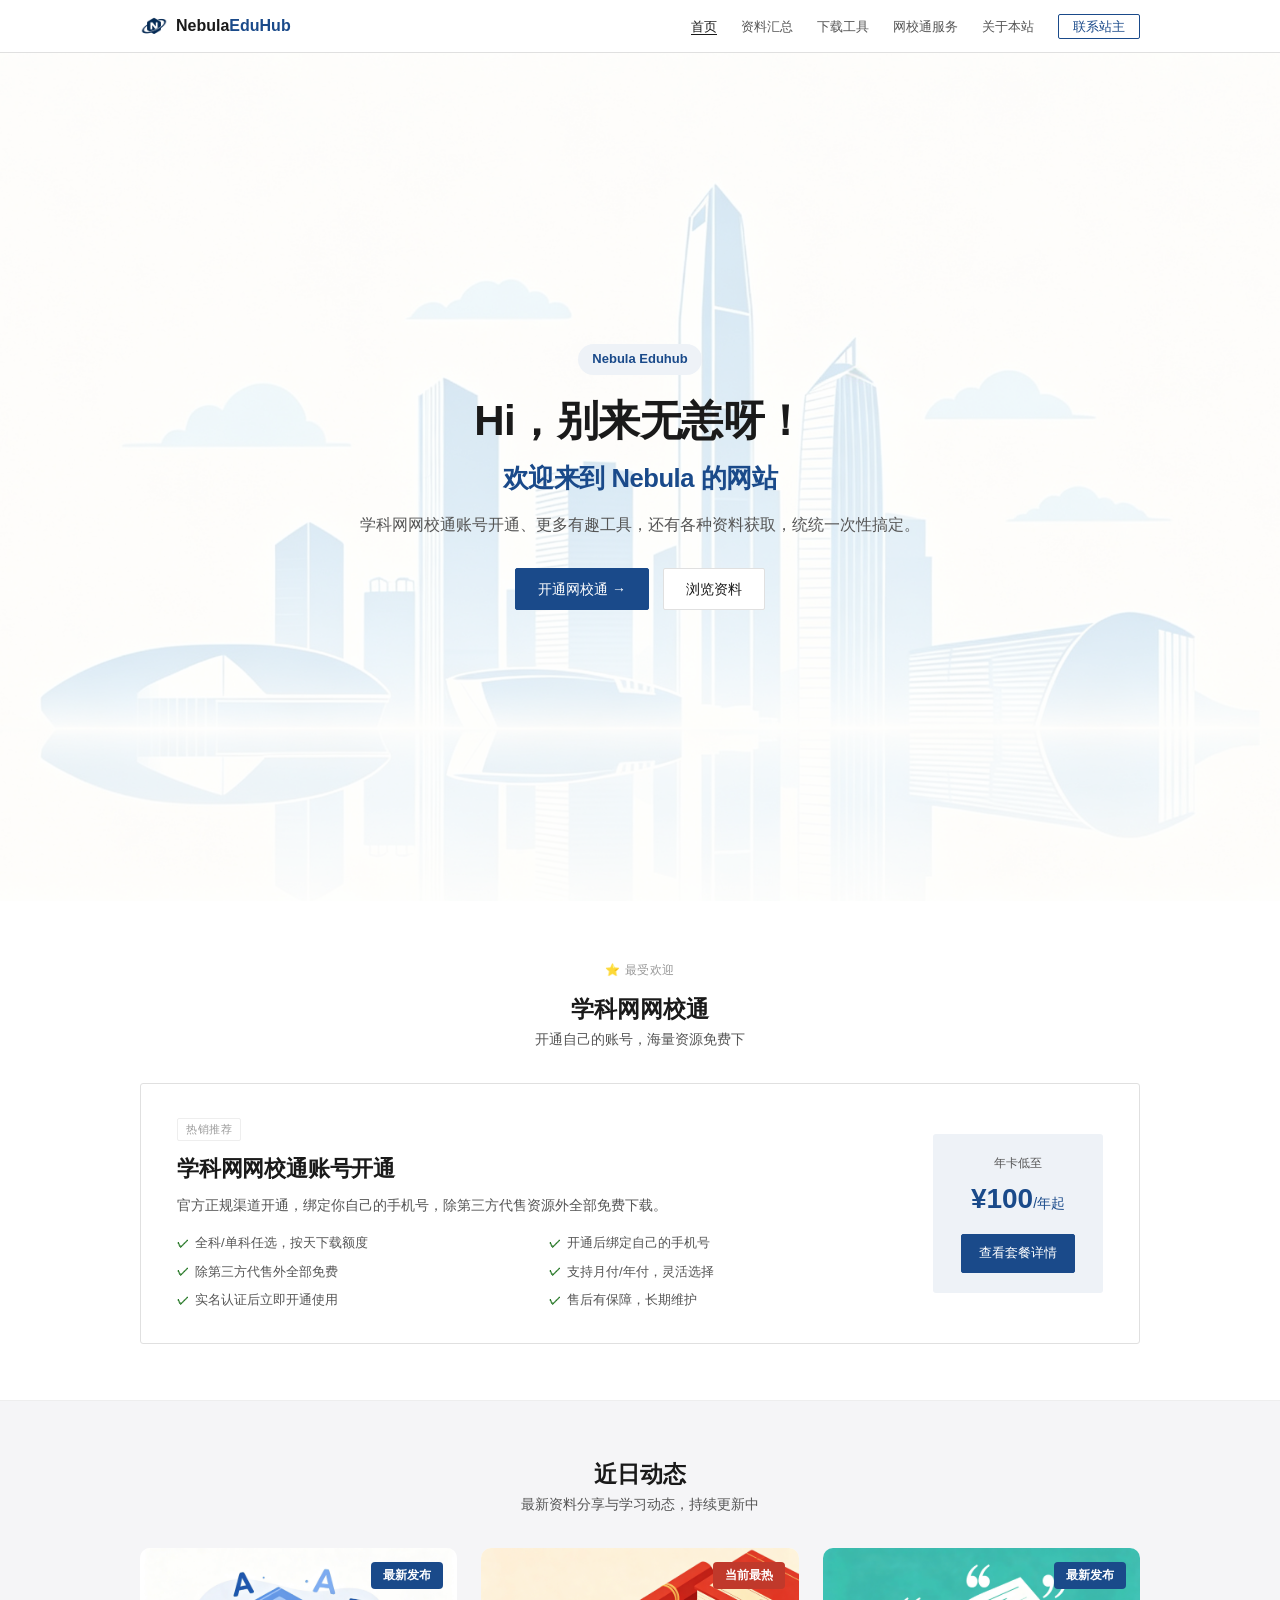
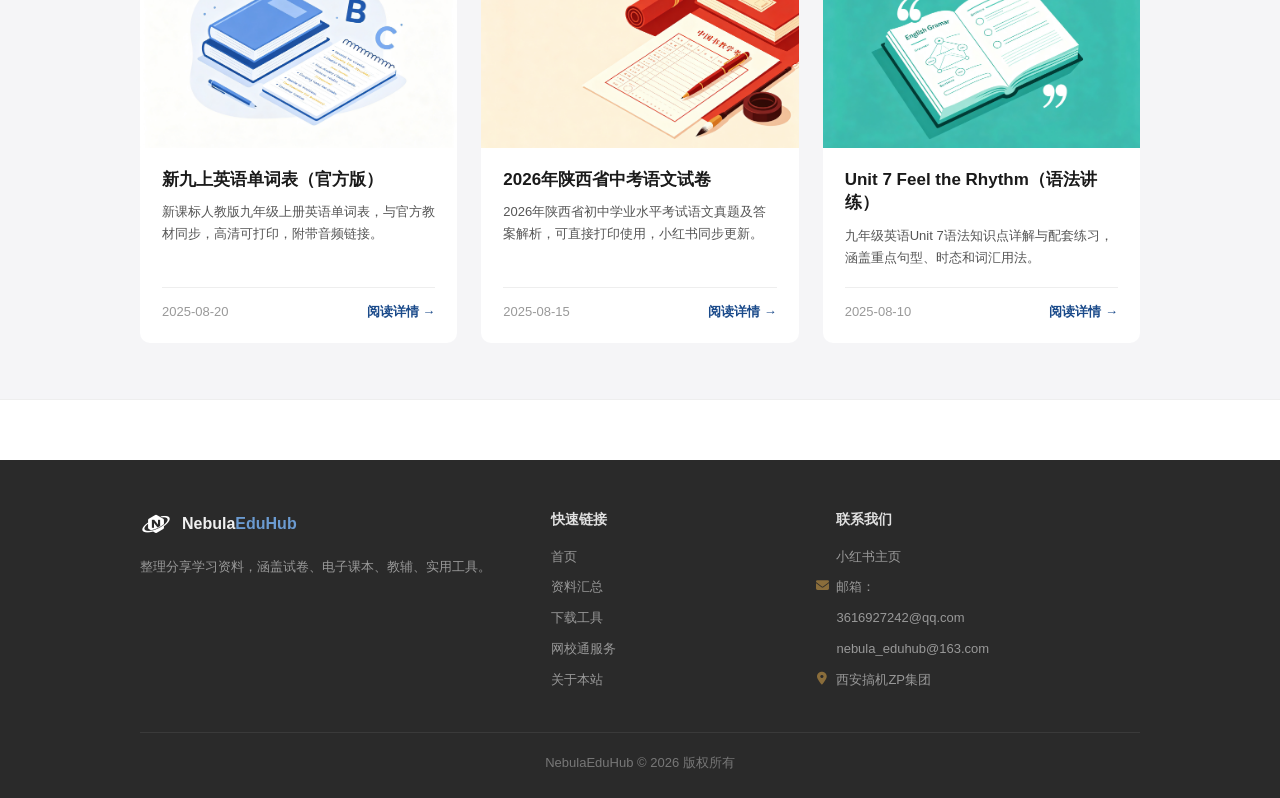
==== index.html @ 067d9b79 "页脚排版改版：照搬nebula-eduhub风格，3列布局 1. 删除'资源链接'整列 2. '联系我们'列新增'小红书主页'在最顶部（可跳转） 3. 邮箱排版调整：'邮箱：'单独一行带FA信封图标，" ====
<!DOCTYPE html>
<html lang="zh-CN">
<head>
    <meta charset="UTF-8">
    <meta name="viewport" content="width=device-width, initial-scale=1.0">
    <title>Nebula EduHub - 中小学学习资料一站式平台</title>
    <meta name="description" content="学科网网校通账号开通、更多有趣工具，还有各种资料获取，统统一次性搞定。">
    <link rel="icon" type="image/png" href="favicon-light-32.png?v=3" data-favicon>
    <link rel="icon" href="favicon.ico?v=5" type="image/x-icon">
    <link rel="shortcut icon" href="favicon.ico?v=5" type="image/x-icon">
    <link rel="apple-touch-icon" href="apple-touch-icon-light.png?v=3">
<script>
(function(){
  function setFavicon(dark){
    var s=dark?'dark':'light';
    document.querySelectorAll('link[data-favicon]').forEach(function(l){
      l.href='favicon-'+s+'-32.png?v=3';
    });
    var ati=document.querySelector('link[rel="apple-touch-icon"]');
    if(ati) ati.href='apple-touch-icon-'+s+'.png?v=3';
  }
  var mq=window.matchMedia('(prefers-color-scheme: dark)');
  setFavicon(mq.matches);
  mq.addEventListener('change',function(e){setFavicon(e.matches);});
})();
</script>    <link rel="stylesheet" href="css/style.css">
    <link href="https://cdnjs.cloudflare.com/ajax/libs/font-awesome/6.7.2/css/all.min.css" rel="stylesheet">
</head>
<body>

<!-- 导航栏 -->
<nav class="navbar">
    <div class="container nav-inner">
        <a href="index.html" class="logo">
            <img src="images/logo.png" alt="NebulaEduHub" class="logo-icon">
            <span class="logo-text">Nebula<span>EduHub</span></span>
        </a>
        <ul class="nav-links" id="navLinks">
            <li><a href="index.html" class="active">首页</a></li>
            <li><a href="search.html">资料汇总</a></li>
            <li><a href="tools.html">下载工具</a></li>
            <li><a href="packages.html">网校通服务</a></li>
            <li><a href="about.html">关于本站</a></li>
            <li><a href="about.html#contact" class="nav-cta">联系站主</a></li>
        </ul>
        <button class="menu-toggle" onclick="toggleMenu()"><i class="fa-solid fa-bars"></i></button>
    </div>
</nav>

<!-- Hero -->
<section class="hero">
    <div class="container">
        <div class="hero-badge">Nebula Eduhub</div>
        <h1>Hi，别来无恙呀！<br><span>欢迎来到 Nebula 的网站</span></h1>
        <p>学科网网校通账号开通、更多有趣工具，还有各种资料获取，统统一次性搞定。</p>
        <div class="hero-buttons">
            <a href="packages.html" class="btn btn-primary">开通网校通 →</a>
            <a href="search.html" class="btn btn-outline">浏览资料</a>
        </div>
    </div>
</section>

<!-- 主推：网校通 -->
<section class="section">
    <div class="container">
        <div class="section-header">
            <span class="section-tag">⭐ 最受欢迎</span>
            <h2 class="section-title">学科网网校通</h2>
            <p class="section-desc">开通自己的账号，海量资源免费下</p>
        </div>

        <div class="featured-card">
            <div>
                <span class="featured-badge">热销推荐</span>
                <h3>学科网网校通账号开通</h3>
                <p>官方正规渠道开通，绑定你自己的手机号，除第三方代售资源外全部免费下载。</p>
                <ul class="featured-list">
                    <li>全科/单科任选，按天下载额度</li>
                    <li>开通后绑定自己的手机号</li>
                    <li>除第三方代售外全部免费</li>
                    <li>支持月付/年付，灵活选择</li>
                    <li>实名认证后立即开通使用</li>
                    <li>售后有保障，长期维护</li>
                </ul>
            </div>
            <div class="featured-price">
                <div class="label">年卡低至</div>
                <div class="amount">¥100<small>/年起</small></div>
                <a href="packages.html" class="btn btn-primary">查看套餐详情</a>
            </div>
        </div>
    </div>
</section>

<!-- 近日动态 -->
<section class="section section-alt">
    <div class="container">
        <div class="section-header">
            <h2 class="section-title">近日动态</h2>
            <p class="section-desc">最新资料分享与学习动态，持续更新中</p>
        </div>
        <div class="news-grid">
            <div class="news-card">
                <div class="news-cover">
                    <img src="images/news_english_vocab.jpg" alt="新九上英语单词表">
                    <span class="news-badge new">最新发布</span>
                </div>
                <div class="news-body">
                    <h3 class="news-title">新九上英语单词表（官方版）</h3>
                    <p class="news-desc">新课标人教版九年级上册英语单词表，与官方教材同步，高清可打印，附带音频链接。</p>
                    <div class="news-footer">
                        <span class="news-date">2025-08-20</span>
                        <a href="https://xhslink.cn/o/7Ih5PeClTI3" target="_blank" class="news-link">阅读详情 →</a>
                    </div>
                </div>
            </div>
            <div class="news-card">
                <div class="news-cover">
                    <img src="images/news_chinese_exam.jpg" alt="2026年陕西中考语文试卷">
                    <span class="news-badge hot">当前最热</span>
                </div>
                <div class="news-body">
                    <h3 class="news-title">2026年陕西省中考语文试卷</h3>
                    <p class="news-desc">2026年陕西省初中学业水平考试语文真题及答案解析，可直接打印使用，小红书同步更新。</p>
                    <div class="news-footer">
                        <span class="news-date">2025-08-15</span>
                        <a href="https://xhslink.cn/o/8dY59N7XtBM" target="_blank" class="news-link">阅读详情 →</a>
                    </div>
                </div>
            </div>
            <div class="news-card">
                <div class="news-cover">
                    <img src="images/news_english_grammar.jpg" alt="Unit 7 Feel the Rhythm语法讲练">
                    <span class="news-badge new">最新发布</span>
                </div>
                <div class="news-body">
                    <h3 class="news-title">Unit 7 Feel the Rhythm（语法讲练）</h3>
                    <p class="news-desc">九年级英语Unit 7语法知识点详解与配套练习，涵盖重点句型、时态和词汇用法。</p>
                    <div class="news-footer">
                        <span class="news-date">2025-08-10</span>
                        <a href="https://xhslink.cn/o/9tjg9Np1Hzs" target="_blank" class="news-link">阅读详情 →</a>
                    </div>
                </div>
            </div>
        </div>
    </div>
</section>
<!-- 页脚 -->
<footer class="footer-new">
    <div class="container">
        <div class="footer-grid">
            <div class="footer-col">
                <div class="footer-brand">
                    <img src="images/logo.png" alt="NebulaEduHub" class="logo-icon">
                    <span>Nebula<span>EduHub</span></span>
                </div>
                <p class="footer-desc">整理分享学习资料，涵盖试卷、电子课本、教辅、实用工具。</p>
            </div>
            <div class="footer-col">
                <h4 class="footer-title">快速链接</h4>
                <ul class="footer-list">
                    <li><a href="index.html">首页</a></li>
                    <li><a href="search.html">资料汇总</a></li>
                    <li><a href="tools.html">下载工具</a></li>
                    <li><a href="packages.html">网校通服务</a></li>
                    <li><a href="about.html">关于本站</a></li>
                </ul>
            </div>
            <div class="footer-col">
                <h4 class="footer-title">联系我们</h4>
                <ul class="footer-list">
                    <li><a href="https://xhslink.cn/m/9GySSeTyLFQ" target="_blank">小红书主页</a></li>
                    <li><i class="fa-solid fa-envelope footer-icon"></i>邮箱：</li>
                    <li><a href="mailto:3616927242@qq.com">3616927242@qq.com</a></li>
                    <li>nebula_eduhub@163.com</li>
                    <li><i class="fa-solid fa-location-dot footer-icon"></i>西安搞机ZP集团</li>
                </ul>
            </div>
        </div>
        <div class="footer-bottom">
            <p>NebulaEduHub © 2026 版权所有</p>
        </div>
    </div>
</footer>

<script src="js/main.js"></script>
</body>
</html>
---- css/style.css ----
/* ===== Nebula EduHub 统一样式（资深老程序员重构版） ===== */
* { margin: 0; padding: 0; box-sizing: border-box; }

:root {
  --primary: #1a4a8a;
  --primary-dark: #143a6e;
  --primary-light: #eef2f7;
  --accent: #8a6d3b;
  --accent-dark: #6d5630;
  --accent-light: #f5f0e8;
  --text: #1a1a1a;
  --text-secondary: #555;
  --text-muted: #999;
  --bg: #ffffff;
  --bg-alt: #f5f5f7;
  --card: #ffffff;
  --border: #e0e0e0;
  --border-soft: #eee;
  --success: #2a7a2a;
  --success-light: #e8f5e8;
  --danger: #c0392b;
  --radius: 3px;
  --radius-xs: 2px;
  --container-max: 1040px;
  --nav-height: 52px;
}

body {
  font-family: -apple-system, BlinkMacSystemFont, "PingFang SC",
               "Helvetica Neue", "Microsoft YaHei", Arial, sans-serif;
  background: var(--bg);
  color: var(--text);
  line-height: 1.6;
  font-size: 15px;
  -webkit-font-smoothing: antialiased;
}

.container {
  max-width: var(--container-max);
  margin: 0 auto;
  padding: 0 20px;
}

a { color: var(--primary); text-decoration: none; }
a:hover { text-decoration: underline; }

/* ===== 导航栏 ===== */
.navbar {
  background: #fff;
  border-bottom: 1px solid var(--border);
  position: sticky;
  top: 0;
  z-index: 100;
}
.nav-inner {
  display: flex;
  align-items: center;
  justify-content: space-between;
  height: var(--nav-height);
}
.logo {
  font-size: 16px;
  font-weight: 600;
  color: var(--text);
  display: flex;
  align-items: center;
  gap: 8px;
  text-decoration: none;
}
.logo:hover { text-decoration: none; }
.logo-icon {
  width: 28px;
  height: 28px;
  border-radius: var(--radius-xs);
  object-fit: cover;
  display: block;
}
.logo-text span { color: var(--primary); }
.nav-links {
  display: flex;
  gap: 24px;
  list-style: none;
  align-items: center;
}
.nav-links a {
  color: var(--text-secondary);
  font-size: 13px;
  font-weight: 400;
  transition: color .15s;
  text-decoration: none;
}
.nav-links a:hover, .nav-links a.active {
  color: var(--text);
  text-decoration: underline;
  text-underline-offset: 3px;
}
.nav-cta {
  border: 1px solid var(--primary);
  color: var(--primary) !important;
  padding: 4px 14px;
  border-radius: var(--radius-xs);
  font-size: 13px;
  font-weight: 500;
  transition: all .15s;
}
.nav-cta:hover {
  background: var(--primary);
  color: #fff !important;
  text-decoration: none;
}
.menu-toggle {
  display: none;
  background: none;
  border: none;
  font-size: 20px;
  cursor: pointer;
  color: var(--text);
  padding: 4px 8px;
}

/* ===== 页面标题区 ===== */
.page-hero {
  padding: 48px 0 28px;
  text-align: center;
  border-bottom: 1px solid var(--border-soft);
  margin-bottom: 32px;
}
.page-hero .badge {
  display: inline-block;
  font-size: 12px;
  font-weight: 500;
  color: var(--text-muted);
  margin-bottom: 10px;
  letter-spacing: .5px;
}
.page-hero h1 {
  font-size: 32px;
  font-weight: 600;
  margin-bottom: 8px;
  letter-spacing: -.3px;
}
.page-hero h1 span { color: var(--primary); }
.page-hero p {
  font-size: 14px;
  color: var(--text-secondary);
  max-width: 560px;
  margin: 0 auto;
}

/* ===== Hero（首页用，保持原样） ===== */
.hero {
  position: relative;
  min-height: calc(100vh - var(--nav-height));
  display: flex;
  align-items: center;
  padding: 60px 0;
  text-align: center;
  background-image: url('../images/hero-bg.jpg');
  background-size: cover;
  background-position: center;
  background-repeat: no-repeat;
  overflow: hidden;
}
.hero::before {
  content: '';
  position: absolute;
  inset: 0;
  background: rgba(255,255,255,0.7);
  z-index: 1;
}
.hero .container { position: relative; z-index: 2; width: 100%; }
.hero-badge {
  display: inline-flex;
  align-items: center;
  gap: 6px;
  background: var(--primary-light);
  color: var(--primary);
  padding: 5px 14px;
  border-radius: 20px;
  font-size: 13px;
  font-weight: 600;
  margin-bottom: 20px;
}
.hero h1 {
  font-size: 42px;
  font-weight: 800;
  line-height: 1.25;
  margin-bottom: 16px;
  letter-spacing: -0.5px;
}
.hero h1 span {
  color: var(--primary);
  font-size: clamp(1.2rem, 2vw, 1.8rem);
  font-weight: 600;
  display: block;
  text-align: center;
  margin-top: 16px;
}
.hero p {
  font-size: 16px;
  color: var(--text-secondary);
  max-width: 600px;
  margin: 0 auto 28px;
  line-height: 1.8;
}
.hero-buttons {
  display: flex;
  gap: 14px;
  justify-content: center;
  flex-wrap: wrap;
}

/* ===== 按钮 ===== */
.btn {
  display: inline-flex;
  align-items: center;
  gap: 6px;
  padding: 9px 22px;
  border-radius: var(--radius-xs);
  font-size: 14px;
  font-weight: 500;
  text-decoration: none;
  transition: all .15s;
  cursor: pointer;
  border: 1px solid transparent;
  font-family: inherit;
}
.btn:hover { text-decoration: none; }
.btn-primary {
  background: var(--primary);
  color: white;
  border-color: var(--primary);
}
.btn-primary:hover {
  background: var(--primary-dark);
  border-color: var(--primary-dark);
}
.btn-outline {
  background: white;
  color: var(--text);
  border: 1px solid var(--border);
}
.btn-outline:hover {
  border-color: var(--primary);
  color: var(--primary);
}
.btn-accent {
  background: var(--accent);
  color: white;
  border-color: var(--accent);
}
.btn-accent:hover { background: var(--accent-dark); border-color: var(--accent-dark); }
.btn-sm { padding: 7px 16px; font-size: 13px; }

/* ===== 数据统计 ===== */
.stats {
  display: grid;
  grid-template-columns: repeat(3, 1fr);
  gap: 16px;
  max-width: 700px;
  margin: 0 auto 48px;
}
.stat-card {
  background: white;
  border: 1px solid var(--border);
  border-radius: var(--radius);
  padding: 20px 16px;
  text-align: center;
}
.stat-number {
  font-size: 26px;
  font-weight: 600;
  color: var(--primary);
  margin-bottom: 4px;
  line-height: 1.3;
}
.stat-number sup { font-size: 14px; vertical-align: super; }
.stat-label { font-size: 13px; color: var(--text-secondary); }

/* ===== 区块通用 ===== */
.section { padding: 56px 0; }
.section-tight { padding-top: 12px; }
.section-alt {
  background: var(--bg-alt);
  border-top: 1px solid var(--border-soft);
  border-bottom: 1px solid var(--border-soft);
}
.section-header { text-align: center; margin-bottom: 32px; }
.section-tag {
  display: inline-block;
  font-size: 12px;
  font-weight: 500;
  color: var(--text-muted);
  padding: 2px 10px;
  margin-bottom: 10px;
  letter-spacing: .5px;
}
  letter-spacing: .5px;
}
.section-title {
  font-size: 28px;
  font-weight: 600;
  margin-bottom: 6px;
  letter-spacing: -.3px;
}
.section-desc { font-size: 14px; color: var(--text-secondary); }

/* ===== 主推产品卡 ===== */
.featured-card {
  background: var(--card);
  border: 1px solid var(--border);
  border-radius: var(--radius);
  padding: 32px 36px;
  display: grid;
  grid-template-columns: 1fr auto;
  gap: 32px;
  align-items: center;
}
.featured-badge {
  display: inline-block;
  font-size: 11px;
  font-weight: 500;
  color: var(--text-muted);
  border: 1px solid var(--border-soft);
  padding: 2px 8px;
  border-radius: var(--radius-xs);
  margin-bottom: 10px;
  letter-spacing: .5px;
}
.featured-card h3 {
  font-size: 22px;
  font-weight: 600;
  margin-bottom: 8px;
  letter-spacing: -.2px;
}
.featured-card > div > p {
  font-size: 14px;
  color: var(--text-secondary);
  margin-bottom: 16px;
}
.featured-list {
  list-style: none;
  display: grid;
  grid-template-columns: 1fr 1fr;
  gap: 8px 20px;
}
.featured-list li {
  font-size: 13px;
  color: var(--text-secondary);
  display: flex;
  align-items: center;
  gap: 6px;
}
.featured-list li::before {
  content: '✓';
  color: var(--success);
  font-weight: 600;
  font-size: 12px;
}
.featured-price {
  text-align: center;
  padding: 20px 28px;
  background: var(--primary-light);
  border-radius: var(--radius);
  min-width: 170px;
}
.featured-price .label { font-size: 12px; color: var(--text-secondary); margin-bottom: 4px; }
.featured-price .amount { font-size: 28px; font-weight: 600; color: var(--primary); }
.featured-price .amount small { font-size: 14px; font-weight: 500; }
.featured-price .btn {
  margin-top: 12px;
  width: 100%;
  justify-content: center;
  font-size: 13px;
  padding: 8px 16px;
}

/* ===== 筛选标签 ===== */
.filter-tabs {
  display: flex;
  gap: 8px;
  justify-content: center;
  flex-wrap: wrap;
  margin-bottom: 28px;
}
.filter-tab {
  padding: 6px 14px;
  border-radius: var(--radius-xs);
  font-size: 13px;
  font-weight: 500;
  background: white;
  border: 1px solid var(--border);
  color: var(--text-secondary);
  cursor: pointer;
  transition: all .15s;
  font-family: inherit;
}
.filter-tab:hover { border-color: var(--primary); color: var(--primary); }
.filter-tab.active { background: var(--primary); border-color: var(--primary); color: white; }

/* 筛选栏 */
.filter-bar {
  background: white;
  border: 1px solid var(--border);
  border-radius: var(--radius);
  padding: 18px 22px;
  margin-bottom: 24px;
  display: flex;
  gap: 12px;
  flex-wrap: wrap;
  align-items: flex-end;
  justify-content: center;
  margin-top: 16px;
}
.filter-bar .field { display: flex; flex-direction: column; gap: 4px; }
.filter-bar label { font-size: 12px; color: var(--text-muted); font-weight: 500; }
.filter-bar select, .filter-bar input {
  padding: 7px 12px;
  border: 1px solid var(--border);
  border-radius: var(--radius-xs);
  font-size: 13px;
  color: var(--text);
  background: white;
  font-family: inherit;
  min-width: 120px;
}
.filter-bar select:focus, .filter-bar input:focus {
  outline: none;
  border-color: var(--primary);
}
.filter-bar .btn { align-self: flex-end; }

/* ===== 资料卡片网格 ===== */
.resource-grid {
  display: grid;
  grid-template-columns: repeat(3, 1fr);
  gap: 16px;
}
.resource-card {
  background: var(--card);
  border: 1px solid var(--border);
  border-radius: var(--radius);
  padding: 20px;
  transition: border-color .15s;
  display: flex;
  flex-direction: column;
}
.resource-card:hover { border-color: var(--primary); }
.resource-icon {
  width: 36px;
  height: 36px;
  border-radius: var(--radius-xs);
  display: flex;
  align-items: center;
  justify-content: center;
  font-size: 16px;
  margin-bottom: 10px;
  background: #f5f5f7;
  color: var(--text-secondary);
}
.resource-icon i { font-size: 16px; }
.resource-type {
  display: inline-block;
  font-size: 11px;
  font-weight: 500;
  padding: 2px 8px;
  border-radius: var(--radius-xs);
  margin-bottom: 8px;
  color: var(--text-muted);
  border: 1px solid var(--border-soft);
  background: transparent;
}
.resource-card h4 {
  font-size: 15px;
  font-weight: 600;
  margin-bottom: 6px;
  line-height: 1.4;
}
.resource-meta {
  display: flex;
  gap: 10px;
  font-size: 12px;
  color: var(--text-muted);
  margin-bottom: 10px;
  flex-wrap: wrap;
}
.resource-desc {
  font-size: 13px;
  color: var(--text-secondary);
  line-height: 1.6;
  margin-bottom: 14px;
  flex: 1;
}
.resource-footer {
  display: flex;
  align-items: center;
  justify-content: space-between;
  padding-top: 12px;
  border-top: 1px solid var(--border-soft);
}
.resource-price { font-size: 16px; font-weight: 600; }
.resource-price.free { color: var(--success); }
.resource-price.paid { color: var(--accent-dark); }
.resource-btn {
  padding: 6px 14px;
  border-radius: var(--radius-xs);
  font-size: 12px;
  font-weight: 500;
  text-decoration: none;
  cursor: pointer;
  border: 1px solid var(--border);
  transition: all .15s;
  font-family: inherit;
  background: #fff;
  color: var(--text-secondary);
}
.btn-get { background: var(--primary-light); color: var(--primary); border-color: var(--primary-light); }
.btn-get:hover { background: var(--primary); color: white; border-color: var(--primary); text-decoration: none; }
.btn-buy { background: var(--accent-light); color: var(--accent-dark); border-color: var(--accent-light); }
.btn-buy:hover { background: var(--accent); color: white; border-color: var(--accent); text-decoration: none; }
.btn-xhs { background: #fff; border-color: #ff2442; color: #ff2442; }
.btn-xhs:hover { background: #fff0f2; text-decoration: none; }

/* 图标颜色工具类 */
.text-blue   { color: #2563eb; }
.text-green  { color: #16a34a; }
.text-yellow { color: #ca8a04; }
.text-indigo { color: #4f46e5; }
.text-pink   { color: #db2777; }
.text-red    { color: #dc2626; }

/* ===== 价格表 ===== */
.pricing-wrap {
  background: white;
  border: 1px solid var(--border);
  border-radius: var(--radius);
  padding: 28px;
  margin-bottom: 24px;
}
.pricing-wrap h3 { font-size: 18px; font-weight: 600; margin-bottom: 6px; text-align: center; }
.pricing-wrap .sub { text-align: center; font-size: 13px; color: var(--text-secondary); margin-bottom: 24px; }
.pricing-table { width: 100%; border-collapse: collapse; font-size: 14px; }
.pricing-table th, .pricing-table td { padding: 12px 16px; text-align: center; border-bottom: 1px solid var(--border-soft); }
.pricing-table th { background: var(--bg-alt); font-weight: 600; color: var(--text-secondary); font-size: 13px; }
.pricing-table th:first-child, .pricing-table td:first-child { text-align: left; }
.pricing-table td:first-child { font-weight: 500; }
.pricing-table tr:last-child td { border-bottom: none; }
.pricing-table .highlight { color: var(--primary); font-weight: 600; }
.pricing-notes {
  background: var(--accent-light);
  border: 1px solid #e8dcc8;
  border-radius: var(--radius);
  padding: 20px 24px;
}
.pricing-notes h4 { font-size: 14px; font-weight: 600; color: var(--accent-dark); margin-bottom: 10px; }
.pricing-notes ol { padding-left: 20px; font-size: 13px; color: var(--text-secondary); line-height: 1.9; }
.pricing-notes strong { color: var(--text); }

/* 套餐卡片 */
.package-grid {
  display: grid;
  grid-template-columns: repeat(3, 1fr);
  gap: 16px;
  margin-bottom: 30px;
}
.package-card {
  background: white;
  border: 1px solid var(--border);
  border-radius: var(--radius);
  padding: 28px 24px;
  text-align: center;
  position: relative;
  transition: border-color .15s;
}
.package-card:hover { border-color: var(--primary); }
.package-card.featured { border-color: var(--primary); }
.package-card .badge {
  position: absolute;
  top: -10px;
  left: 50%;
  transform: translateX(-50%);
  background: var(--primary);
  color: white;
  font-size: 11px;
  font-weight: 500;
  padding: 3px 12px;
  border-radius: var(--radius-xs);
}
.package-card h4 { font-size: 16px; font-weight: 600; margin-bottom: 6px; }
.package-card .desc { font-size: 13px; color: var(--text-muted); margin-bottom: 18px; }
.package-card .price { font-size: 28px; font-weight: 600; color: var(--primary); margin-bottom: 4px; }
.package-card .price small { font-size: 14px; font-weight: 500; color: var(--text-muted); }
.package-card .unit { font-size: 12px; color: var(--text-muted); margin-bottom: 20px; }
.package-card ul { list-style: none; text-align: left; margin-bottom: 24px; }
.package-card li {
  font-size: 13px;
  color: var(--text-secondary);
  padding: 5px 0;
  display: flex;
  align-items: center;
  gap: 8px;
}
.package-card li::before { content: '✓'; color: var(--success); font-weight: 600; }
.package-card .btn { width: 100%; justify-content: center; }

/* ===== 工具卡片 ===== */
.tool-grid {
  display: grid;
  grid-template-columns: repeat(3, 1fr);
  gap: 16px;
}
.tool-card {
  background: white;
  border: 1px solid var(--border);
  border-radius: var(--radius);
  padding: 22px;
  position: relative;
  transition: border-color .15s;
}
.tool-card:hover { border-color: var(--primary); }
.tool-tag {
  position: absolute;
  top: 16px; right: 16px;
  font-size: 11px;
  font-weight: 500;
  padding: 2px 8px;
  border-radius: var(--radius-xs);
  border: 1px solid var(--border-soft);
}
.tag-hot { background: #fff; color: var(--danger); border-color: #f5c6c6; }
.tag-new { background: #fff; color: var(--primary); border-color: #c6d8f0; }
.tool-icon {
  width: 40px;
  height: 40px;
  border-radius: var(--radius-xs);
  display: flex;
  align-items: center;
  justify-content: center;
  font-size: 20px;
  margin-bottom: 12px;
  background: #f5f5f7;
  color: var(--text-secondary);
}
.tool-card h4 { font-size: 16px; font-weight: 600; margin-bottom: 8px; }
.tool-card > p { font-size: 13px; color: var(--text-secondary); line-height: 1.6; margin-bottom: 14px; }
.tool-features { list-style: none; margin-bottom: 18px; }
.tool-features li {
  font-size: 12px;
  color: var(--text-secondary);
  padding: 3px 0;
  display: flex;
  align-items: center;
  gap: 6px;
}
.tool-features li::before { content: '✓'; color: var(--success); font-weight: 600; font-size: 11px; }
.tool-footer {
  display: flex;
  align-items: center;
  justify-content: space-between;
  padding-top: 12px;
  border-top: 1px solid var(--border-soft);
}
.tool-price { font-size: 16px; font-weight: 600; color: var(--accent-dark); }
.tool-price small { font-size: 12px; font-weight: 500; color: var(--text-muted); }

/* ===== 流程步骤 ===== */
.steps {
  display: grid;
  grid-template-columns: repeat(4, 1fr);
  gap: 16px;
}
.step-card {
  background: white;
  border: 1px solid var(--border);
  border-radius: var(--radius);
  padding: 24px 20px;
  text-align: center;
}
.step-number {
  width: 32px;
  height: 32px;
  background: var(--primary);
  color: white;
  border-radius: 50%;
  display: flex;
  align-items: center;
  justify-content: center;
  font-size: 14px;
  font-weight: 600;
  margin: 0 auto 12px;
}
.step-card h4 { font-size: 15px; font-weight: 600; margin-bottom: 6px; }
.step-card p { font-size: 12px; color: var(--text-secondary); line-height: 1.6; }

/* ===== 联系卡片 ===== */
.contact-grid {
  display: grid;
  grid-template-columns: repeat(3, 1fr);
  gap: 16px;
}
.contact-card {
  background: white;
  border: 1px solid var(--border);
  border-radius: var(--radius);
  padding: 28px 24px;
  text-align: center;
  transition: border-color .15s;
}
.contact-card:hover { border-color: var(--primary); }
.contact-icon {
  width: 44px;
  height: 44px;
  border-radius: var(--radius-xs);
  display: flex;
  align-items: center;
  justify-content: center;
  font-size: 22px;
  margin: 0 auto 12px;
  background: #f5f5f7;
  color: var(--text-secondary);
}
.contact-card .label { font-size: 13px; color: var(--text-secondary); margin-bottom: 4px; }
.contact-card .value { font-size: 16px; font-weight: 600; margin-bottom: 4px; word-break: break-all; }
.contact-card .hint { font-size: 12px; color: var(--text-muted); }
.contact-card .btn { margin-top: 14px; font-size: 13px; padding: 7px 18px; }

/* 关于页内容 */
.about-content {
  background: white;
  border: 1px solid var(--border);
  border-radius: var(--radius);
  padding: 32px;
  margin-bottom: 24px;
}
.about-content h3 {
  font-size: 20px;
  font-weight: 600;
  margin-bottom: 14px;
  padding-bottom: 10px;
  border-bottom: 1px solid var(--border-soft);
}
.about-content h4 { font-size: 16px; font-weight: 600; margin: 24px 0 10px; color: var(--text); }
.about-content p { font-size: 14px; color: var(--text-secondary); line-height: 1.9; margin-bottom: 10px; }
.about-content ul { padding-left: 20px; margin-bottom: 14px; }
.about-content li { font-size: 14px; color: var(--text-secondary); line-height: 1.9; }
.about-content strong { color: var(--text); }

/* 搜索框 */
.search-hero { max-width: 600px; margin: 0 auto 30px; }
.search-input-wrap {
  display: flex;
  background: white;
  border: 1px solid var(--border);
  border-radius: var(--radius-xs);
  padding: 4px;
  gap: 6px;
  transition: border-color .15s;
}
.search-input-wrap:focus-within { border-color: var(--primary); }
.search-input-wrap input {
  flex: 1;
  border: none;
  outline: none;
  padding: 8px 12px;
  font-size: 14px;
  color: var(--text);
  background: transparent;
  font-family: inherit;
}
.search-input-wrap input::placeholder { color: var(--text-muted); }
.search-input-wrap .btn { padding: 8px 22px; }

/* 资料列表（紧凑） */
.resource-list { display: flex; flex-direction: column; gap: 12px; }
.resource-row {
  background: white;
  border: 1px solid var(--border);
  border-radius: var(--radius);
  padding: 16px 20px;
  display: flex;
  align-items: center;
  gap: 16px;
  transition: border-color .15s;
}
.resource-row:hover { border-color: var(--primary); }
.resource-row .icon {
  width: 36px;
  height: 36px;
  border-radius: var(--radius-xs);
  display: flex;
  align-items: center;
  justify-content: center;
  font-size: 18px;
  flex-shrink: 0;
  background: #f5f5f7;
  color: var(--text-secondary);
}
.resource-row .body { flex: 1; min-width: 0; }
.resource-row h4 { font-size: 14px; font-weight: 600; margin-bottom: 4px; }
.resource-row .tags { display: flex; gap: 6px; flex-wrap: wrap; }
.resource-row .tag {
  font-size: 11px;
  padding: 2px 8px;
  border-radius: var(--radius-xs);
  background: var(--bg-alt);
  color: var(--text-secondary);
  font-weight: 500;
}
.resource-row .note { font-size: 12px; color: var(--text-muted); margin-top: 4px; }
.resource-row .action { flex-shrink: 0; }
.list-tip {
  text-align: center;
  font-size: 13px;
  color: var(--text-muted);
  margin-top: 20px;
  padding: 14px;
  background: white;
  border: 1px dashed var(--border);
  border-radius: var(--radius);
}

/* ===== 页脚 ===== */
.footer-new {
  background: #2a2a2a;
  color: #999;
  padding: 48px 0 24px;
  margin-top: 60px;
}
.footer-grid {
  display: grid;
  grid-template-columns: 1.5fr 1fr 1.2fr;
  gap: 32px;
  margin-bottom: 32px;
}
.footer-col { display: flex; flex-direction: column; }
.footer-brand {
  display: flex;
  align-items: center;
  gap: 10px;
  margin-bottom: 16px;
  font-size: 16px;
  font-weight: 600;
  color: #f0f0f0;
}
.footer-brand .logo-icon {
  width: 32px;
  height: 32px;
  border-radius: var(--radius-xs);
  object-fit: cover;
  display: block;
  filter: brightness(0) invert(1);
}
.footer-brand span span { color: #6b9bd1; }
.footer-desc { font-size: 13px; line-height: 1.7; color: #999; margin: 0; }
.footer-title { font-size: 14px; font-weight: 600; color: #e0e0e0; margin-bottom: 16px; }
.footer-list { list-style: none; padding: 0; margin: 0; }
.footer-list li { margin-bottom: 10px; font-size: 13px; position: relative; }
.footer-list a { color: #999; text-decoration: none; transition: color .15s; }
.footer-list a:hover { color: #6b9bd1; }
.footer-bottom {
  border-top: 1px solid #3a3a3a;
  padding-top: 20px;
  text-align: center;
  font-size: 13px;
  color: #777;
}
.footer-bottom p { margin: 0; }
.footer-icon {
  color: var(--accent);
  position: absolute;
  left: -22px;
  top: 2px;
  width: 16px;
  text-align: center;
}

/* ===== 近日动态卡片 ===== */
.news-grid {
  display: grid;
  grid-template-columns: repeat(3, 1fr);
  gap: 24px;
}
.news-card {
  background: #fff;
  border-radius: 10px;
  overflow: hidden;
  transition: all .25s ease;
  display: flex;
  flex-direction: column;
}
.news-card:hover {
  transform: translateY(-4px);
  box-shadow: 0 12px 32px rgba(0, 0, 0, 0.1);
}
.news-cover {
  position: relative;
  width: 100%;
  height: 200px;
  overflow: hidden;
}
.news-cover img {
  width: 100%;
  height: 100%;
  object-fit: cover;
  transition: transform .4s ease;
}
.news-card:hover .news-cover img {
  transform: scale(1.05);
}
.news-badge {
  position: absolute;
  top: 14px;
  right: 14px;
  padding: 4px 12px;
  border-radius: 4px;
  font-size: 12px;
  font-weight: 600;
  color: white;
  z-index: 2;
}
.news-badge.hot { background: var(--danger); }
.news-badge.new { background: var(--primary); }
.news-body {
  padding: 20px 22px;
  flex: 1;
  display: flex;
  flex-direction: column;
}
.news-title {
  font-size: 17px;
  font-weight: 600;
  color: var(--text);
  margin-bottom: 10px;
  line-height: 1.4;
}
.news-desc {
  font-size: 13px;
  color: var(--text-secondary);
  line-height: 1.7;
  margin-bottom: 18px;
  flex: 1;
}
.news-footer {
  display: flex;
  align-items: center;
  justify-content: space-between;
  padding-top: 14px;
  border-top: 1px solid var(--border-soft);
}
.news-date {
  font-size: 13px;
  color: var(--text-muted);
}
.news-link {
  font-size: 13px;
  font-weight: 600;
  color: var(--primary);
  text-decoration: none;
  transition: color .15s;
}
.news-link:hover {
  color: var(--primary-dark);
  text-decoration: none;
}
@media (max-width: 900px) {
  .news-grid { grid-template-columns: repeat(2, 1fr); }
}
@media (max-width: 640px) {
  .news-grid { grid-template-columns: 1fr; }
}
/* ===== 资料卡片（资料汇总/首页通用）===== */
.material-grid {
  display: grid;
  grid-template-columns: repeat(3, 1fr);
  gap: 16px;
}
.material-card {
  background: #fff;
  border: 1px solid #e0e7ef;
  border-radius: 6px;
  overflow: hidden;
  display: flex;
  flex-direction: column;
  transition: all .2s;
  position: relative;
}
.material-card::before {
  content: '';
  position: absolute;
  top: 0; left: 0; right: 0;
  height: 2px;
  background: linear-gradient(90deg, #0066ff, #00d4ff);
  z-index: 2;
}
.material-card:hover {
  border-color: #0066ff;
  box-shadow: 0 4px 24px rgba(0, 102, 255, 0.18);
  transform: translateY(-3px);
}
.material-cover {
  width: 100%;
  height: 96px;
  background-size: cover;
  background-position: center;
  background-repeat: no-repeat;
  flex-shrink: 0;
  position: relative;
}
.material-cover::after {
  content: '';
  position: absolute;
  inset: 0;
  background: linear-gradient(180deg, transparent 50%, rgba(0,0,0,0.15) 100%);
}
.material-info {
  padding: 14px 16px;
  flex: 1;
  display: flex;
  flex-direction: column;
}
.material-name {
  font-size: 14px;
  font-weight: 600;
  color: #1a1a1a;
  margin-bottom: 8px;
  line-height: 1.4;
  display: -webkit-box;
  -webkit-line-clamp: 2;
  -webkit-box-orient: vertical;
  overflow: hidden;
}
.material-meta {
  font-size: 12px;
  color: #888;
  margin-bottom: 12px;
  flex: 1;
  line-height: 1.5;
}
.material-actions {
  display: flex;
  gap: 8px;
  padding-top: 12px;
  border-top: 1px solid #f0f2f5;
}
.material-btn {
  flex: 1;
  padding: 7px 0;
  border-radius: 4px;
  font-size: 12px;
  font-weight: 500;
  text-decoration: none;
  cursor: pointer;
  border: 1px solid #e0e7ef;
  background: #fff;
  color: #555;
  text-align: center;
  transition: all .15s;
  font-family: inherit;
}
.material-btn:hover { text-decoration: none; }
.btn-preview {
  background: #0066ff;
  border-color: #0066ff;
  color: #fff;
}
.btn-preview:hover {
  background: #0052cc;
  border-color: #0052cc;
  box-shadow: 0 2px 10px rgba(0, 102, 255, 0.35);
}
.btn-download {
  background: #fff;
  border-color: #0066ff;
  color: #0066ff;
}
.btn-download:hover { background: #f0f5ff; }
.btn-xhs {
  background: #fff;
  border-color: #ff2442;
  color: #ff2442;
}
.btn-xhs:hover { background: #fff0f2; }
@media (max-width: 900px) {
  .material-grid { grid-template-columns: repeat(2, 1fr); }
}
@media (max-width: 640px) {
  .material-grid { grid-template-columns: 1fr; }
}
/* ===== 工具类 ===== */
.text-center { text-align: center; }
.mt-0 { margin-top: 0 !important; }
.mt-20 { margin-top: 20px; }
.mt-30 { margin-top: 30px; }
.mt-40 { margin-top: 40px; }
.mt-50 { margin-top: 50px; }
.muted { color: var(--text-muted); }
.offline { opacity: 0.6; position: relative; }
.offline-badge {
  position: absolute;
  top: 12px; right: 12px;
  background: #c0392b;
  color: white;
  padding: 4px 10px;
  border-radius: var(--radius-xs);
  font-size: 12px;
  font-weight: 600;
  z-index: 1;
}
.tool-card.offline .tool-features li { color: var(--text-muted); }
.tool-card.offline .tool-price {
  color: var(--text-muted);
  text-decoration: line-through;
}
.btn-offline {
  background: var(--bg-alt);
  color: var(--text-muted);
  padding: 8px 16px;
  border-radius: var(--radius-xs);
  font-size: 13px;
  font-weight: 600;
  cursor: not-allowed;
  display: inline-block;
}
.icon-bg-blue   { background: #e8f0fe !important; }
.icon-bg-green  { background: #e6f4ea !important; }
.icon-bg-yellow { background: #fef7e0 !important; }
.icon-bg-pink   { background: #fce7f3 !important; }
.icon-bg-indigo { background: #e0e7ff !important; }
.icon-bg-red    { background: #fee2e2 !important; }
.search-btn {
  padding: 8px 24px;
  border: none;
  border-radius: var(--radius-xs);
  background: var(--primary);
  color: white;
  font-size: 14px;
  font-weight: 600;
  cursor: pointer;
  white-space: nowrap;
  font-family: inherit;
}
.filter-btn {
  padding: 8px 18px;
  border: 1px solid var(--primary);
  border-radius: var(--radius-xs);
  font-size: 14px;
  background: var(--primary);
  cursor: pointer;
  color: white;
  font-weight: 600;
  font-family: inherit;
}
.filter-btn-reset {
  padding: 8px 18px;
  border: 1px solid var(--border);
  border-radius: var(--radius-xs);
  font-size: 14px;
  background: var(--bg-alt);
  cursor: pointer;
  color: var(--text-secondary);
  font-family: inherit;
}
.footer-spacer { visibility: hidden; }
.qr-img {
  width: 160px;
  height: 160px;
  margin: 12px auto;
  border-radius: var(--radius);
  display: block;
}
.text-small-muted {
  font-size: 13px;
  color: var(--text-muted);
}
.toggle-all-btn {
  padding: 10px 32px;
  border: none;
  border-radius: var(--radius-xs);
  background: var(--primary);
  color: white;
  font-size: 15px;
  font-weight: 600;
  cursor: pointer;
  transition: all .15s;
  font-family: inherit;
}
.toggle-all-btn:hover { background: var(--primary-dark); }
.toggle-all-btn.expanded { background: var(--text-secondary); }
.toggle-all-btn.expanded:hover { background: var(--text); }
#toggleAllWrap { margin-bottom: 32px; }
.filter-result {
  text-align: center;
  margin-top: 12px;
  font-size: 13px;
  color: var(--text-muted);
}
.empty-state {
  text-align: center;
  padding: 60px 20px;
  color: var(--text-muted);
}
.empty-state .icon { font-size: 48px; margin-bottom: 16px; }
.empty-state .title { font-size: 16px; }
.empty-state .hint { font-size: 13px; margin-top: 8px; }
.xhs-inline-btn {
  background: #fce7f3;
  color: #be185d;
}
.grid-full { grid-column: 1 / -1; }
/* ===== 响应式 ===== */
@media (max-width: 900px) {
  .resource-grid, .tool-grid, .contact-grid, .package-grid {
    grid-template-columns: repeat(2, 1fr);
  }
  .steps { grid-template-columns: repeat(2, 1fr); }
  .featured-card { grid-template-columns: 1fr; }
  .featured-price { width: 100%; }
}
@media (max-width: 640px) {
  .nav-links { display: none; }
  .nav-cta { display: none; }
  .menu-toggle { display: block; }
  .nav-links.mobile-open {
    display: flex;
    flex-direction: column;
    position: absolute;
    top: var(--nav-height); left: 0; right: 0;
    background: white;
    padding: 16px 20px;
    border-bottom: 1px solid var(--border);
    gap: 14px;
    align-items: flex-start;
  }
  .nav-links.mobile-open .nav-cta { display: inline-block; margin-top: 4px; }
  .hero h1 { font-size: 30px; }
  .hero { padding: 40px 0 30px; }
  .page-hero h1 { font-size: 26px; }
  .stats { grid-template-columns: 1fr; gap: 12px; }
  .resource-grid, .tool-grid, .contact-grid, .steps, .package-grid {
    grid-template-columns: 1fr;
  }
  .section-title { font-size: 22px; }
  .featured-list { grid-template-columns: 1fr; }
  .pricing-table { font-size: 12px; }
  .pricing-table th, .pricing-table td { padding: 10px 8px; }
  .filter-bar { flex-direction: column; align-items: stretch; }
  .filter-bar select, .filter-bar input { width: 100%; }
  .resource-row { flex-direction: column; align-items: flex-start; }
  .resource-row .action { width: 100%; }
  .resource-row .action .btn { width: 100%; justify-content: center; }
  .about-content { padding: 24px 20px; }
  .footer-grid { grid-template-columns: repeat(2, 1fr); gap: 24px; }
}
@media (max-width: 480px) {
  .footer-grid { grid-template-columns: 1fr; }
}
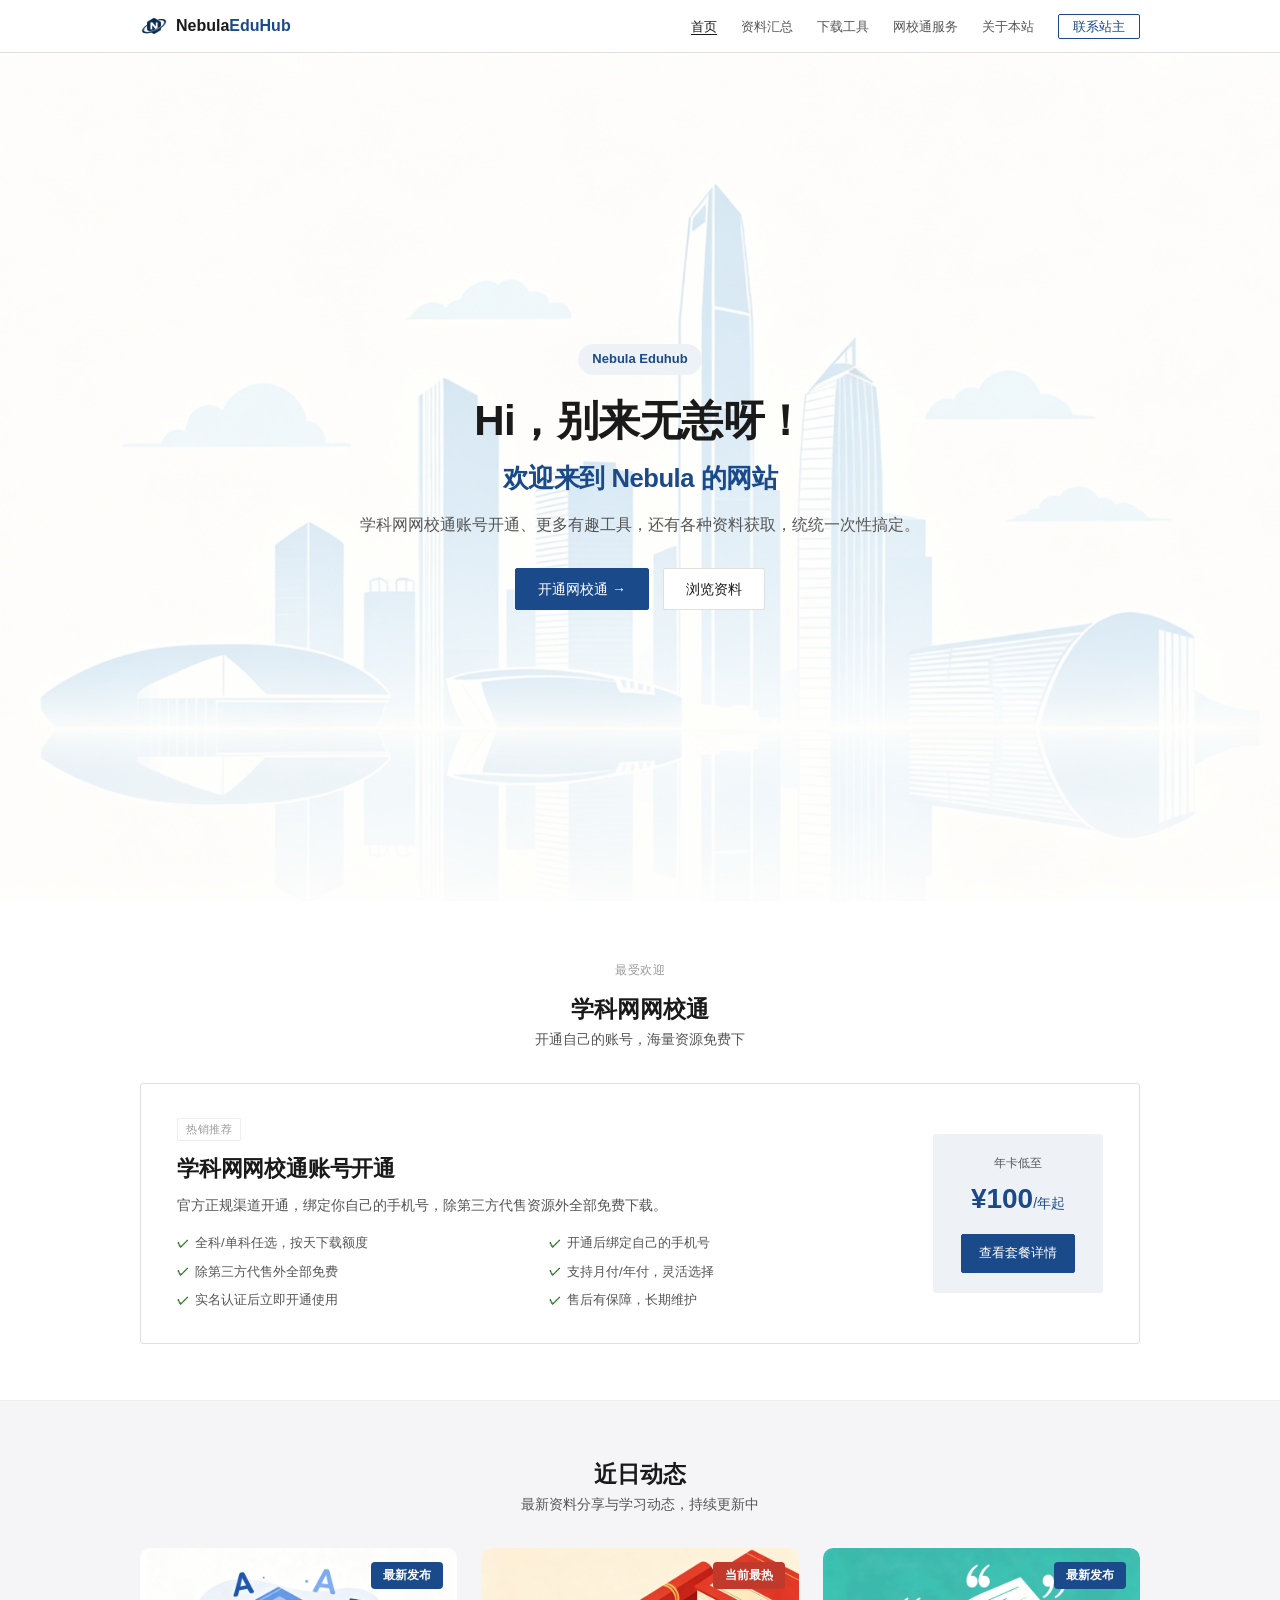
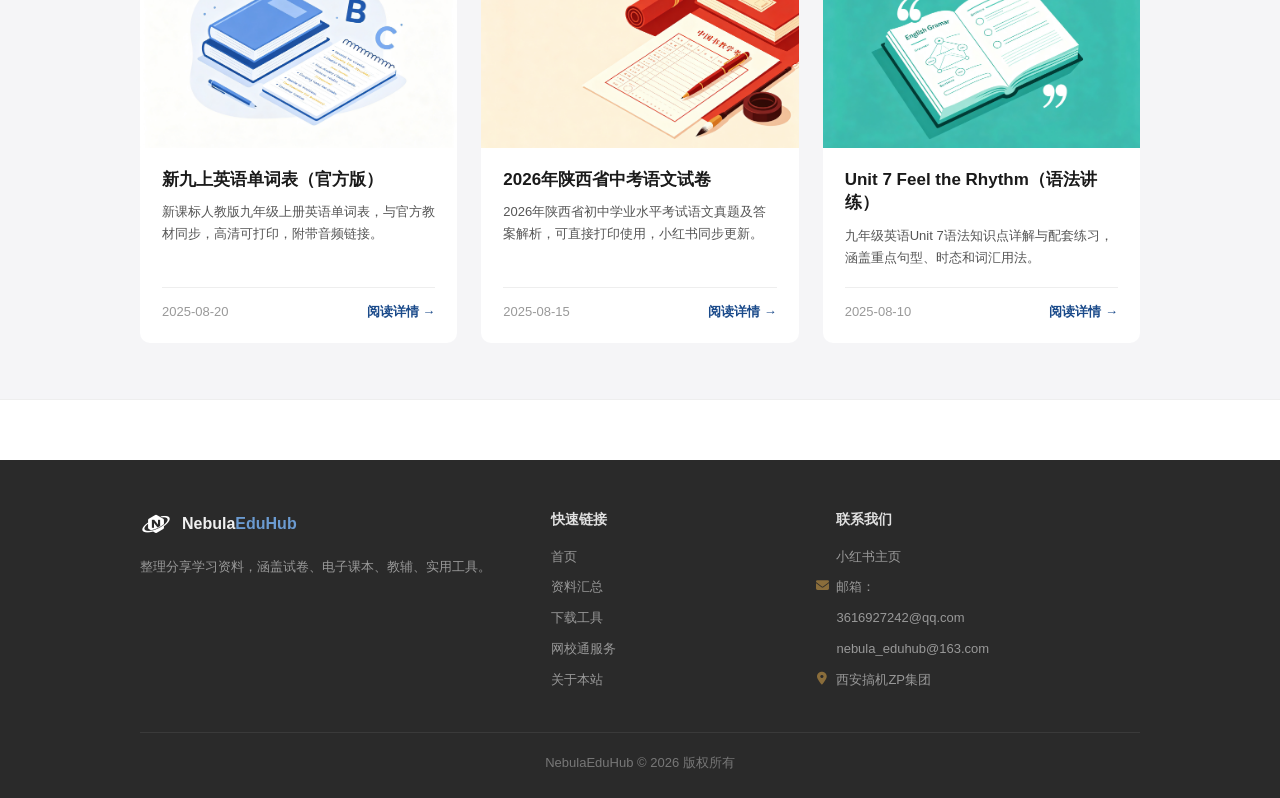
==== commit 60fdbfa5: "更新 index.html" ====
--- a/index.html
+++ b/index.html
@@ -3,7 +3,7 @@
 <head>
     <meta charset="UTF-8">
     <meta name="viewport" content="width=device-width, initial-scale=1.0">
-    <title>Nebula EduHub - 中小学学习资料一站式平台</title>
+    <title>Nebula EduHub</title>
     <meta name="description" content="学科网网校通账号开通、更多有趣工具，还有各种资料获取，统统一次性搞定。">
     <link rel="icon" type="image/png" href="favicon-light-32.png?v=3" data-favicon>
     <link rel="icon" href="favicon.ico?v=5" type="image/x-icon">
@@ -64,7 +64,7 @@
 <section class="section">
     <div class="container">
         <div class="section-header">
-            <span class="section-tag">⭐ 最受欢迎</span>
+            <span class="section-tag">最受欢迎</span>
             <h2 class="section-title">学科网网校通</h2>
             <p class="section-desc">开通自己的账号，海量资源免费下</p>
         </div>
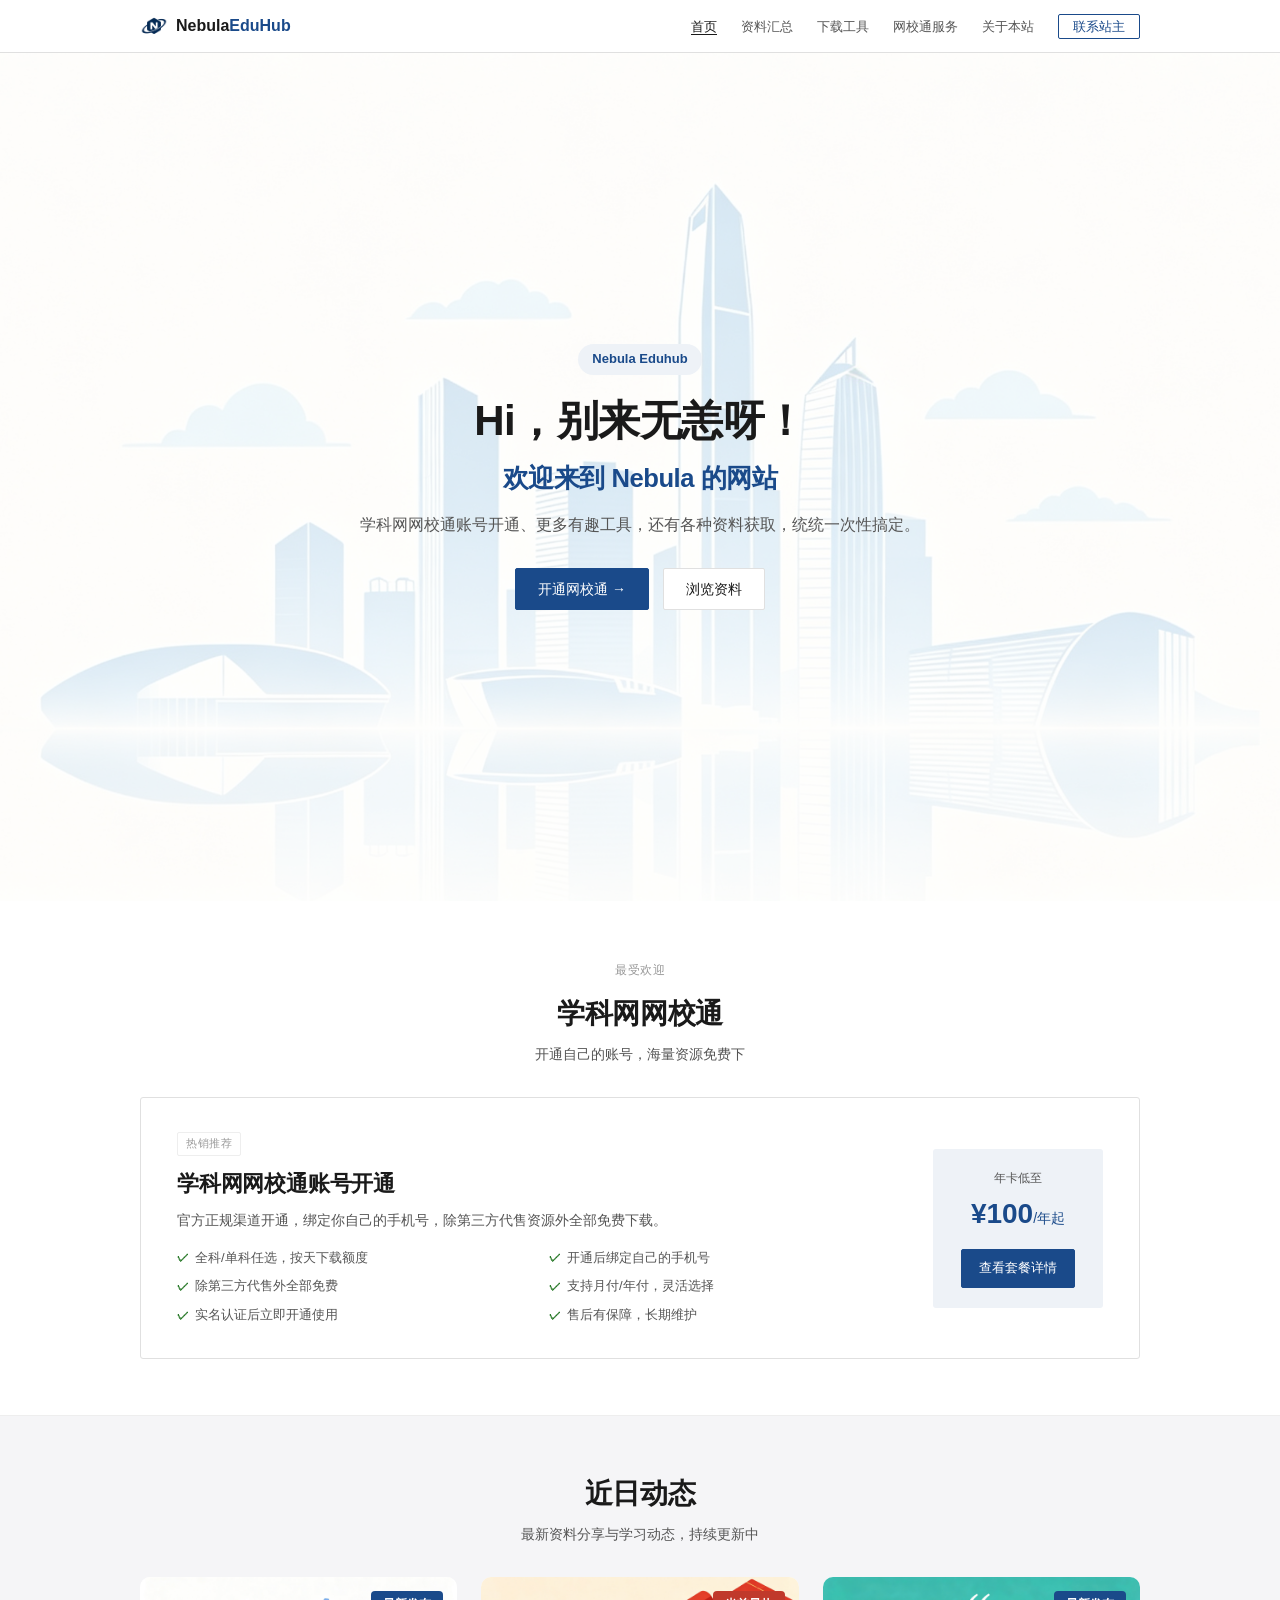
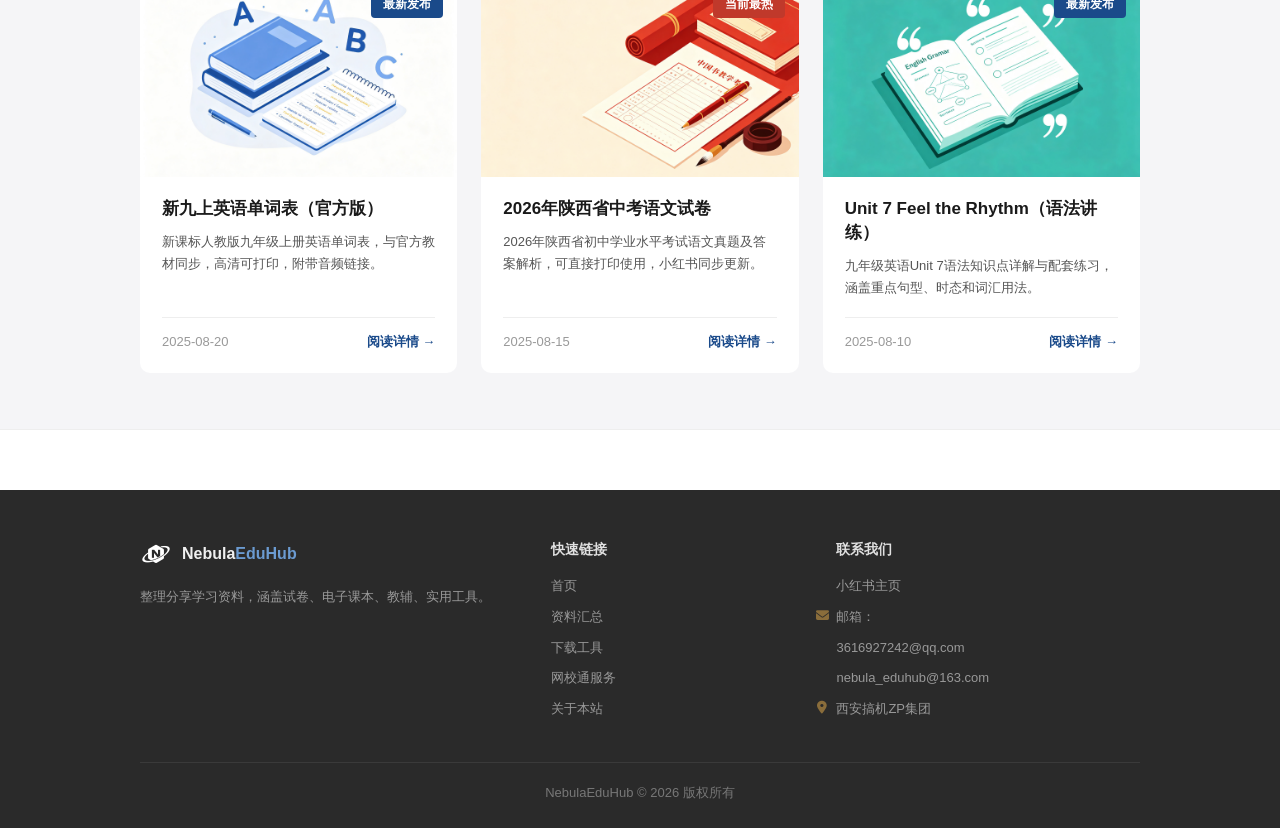
==== commit 9ab0b0cc: "代码专业化重构：资深老程序员规范，纯结构优化不改功能 1. 提取5个页面重复的favicon内联脚本 → js/favicon.js    （统一管理，添加严格模式和版本常量）  2. 提取searc" ====
--- a/index.html
+++ b/index.html
@@ -9,21 +9,7 @@
     <link rel="icon" href="favicon.ico?v=5" type="image/x-icon">
     <link rel="shortcut icon" href="favicon.ico?v=5" type="image/x-icon">
     <link rel="apple-touch-icon" href="apple-touch-icon-light.png?v=3">
-<script>
-(function(){
-  function setFavicon(dark){
-    var s=dark?'dark':'light';
-    document.querySelectorAll('link[data-favicon]').forEach(function(l){
-      l.href='favicon-'+s+'-32.png?v=3';
-    });
-    var ati=document.querySelector('link[rel="apple-touch-icon"]');
-    if(ati) ati.href='apple-touch-icon-'+s+'.png?v=3';
-  }
-  var mq=window.matchMedia('(prefers-color-scheme: dark)');
-  setFavicon(mq.matches);
-  mq.addEventListener('change',function(e){setFavicon(e.matches);});
-})();
-</script>    <link rel="stylesheet" href="css/style.css">
+<script src="js/favicon.js"></script>    <link rel="stylesheet" href="css/style.css">
     <link href="https://cdnjs.cloudflare.com/ajax/libs/font-awesome/6.7.2/css/all.min.css" rel="stylesheet">
 </head>
 <body>
--- a/css/style.css
+++ b/css/style.css
@@ -293,8 +293,6 @@
   color: var(--text-muted);
   padding: 2px 10px;
   margin-bottom: 10px;
-  letter-spacing: .5px;
-}
   letter-spacing: .5px;
 }
 .section-title {
@@ -1254,3 +1252,166 @@
 @media (max-width: 480px) {
   .footer-grid { grid-template-columns: 1fr; }
 }
+
+
+/* ===== 资料汇总页（search.html）专属样式 ===== */
+.material-grid {
+            display: grid;
+            grid-template-columns: repeat(3, 1fr);
+            gap: 16px;
+        }
+        .material-card {
+            background: #fff;
+            border: 1px solid #e0e7ef;
+            border-radius: 6px;
+            overflow: hidden;
+            display: flex;
+            flex-direction: column;
+            transition: all .2s;
+            position: relative;
+        }
+        .material-card::before {
+            content: '';
+            position: absolute;
+            top: 0; left: 0; right: 0;
+            height: 2px;
+            background: linear-gradient(90deg, #0066ff, #00d4ff);
+            z-index: 2;
+        }
+        .material-card:hover {
+            border-color: #0066ff;
+            box-shadow: 0 4px 24px rgba(0, 102, 255, 0.18);
+            transform: translateY(-3px);
+        }
+        .material-icon {
+            width: 100%;
+            height: 96px;
+            background-size: cover;
+            background-position: center;
+            background-repeat: no-repeat;
+            flex-shrink: 0;
+            position: relative;
+        }
+        .material-icon::after {
+            content: '';
+            position: absolute;
+            inset: 0;
+            background: linear-gradient(180deg, transparent 50%, rgba(0,0,0,0.15) 100%);
+        }
+        .material-info {
+            padding: 14px 16px;
+            flex: 1;
+            display: flex;
+            flex-direction: column;
+        }
+        .material-name {
+            font-size: 14px;
+            font-weight: 600;
+            color: #1a1a1a;
+            margin-bottom: 8px;
+            line-height: 1.4;
+            display: -webkit-box;
+            -webkit-line-clamp: 2;
+            -webkit-box-orient: vertical;
+            overflow: hidden;
+        }
+        .material-meta {
+            font-size: 12px;
+            color: #888;
+            margin-bottom: 12px;
+            flex: 1;
+            line-height: 1.5;
+        }
+        .material-actions {
+            display: flex;
+            gap: 8px;
+            padding-top: 12px;
+            border-top: 1px solid #f0f2f5;
+        }
+        .material-btn {
+            flex: 1;
+            padding: 7px 0;
+            border-radius: 4px;
+            font-size: 12px;
+            font-weight: 500;
+            text-decoration: none;
+            cursor: pointer;
+            border: 1px solid #e0e7ef;
+            background: #fff;
+            color: #555;
+            text-align: center;
+            transition: all .15s;
+            font-family: inherit;
+        }
+        .material-btn:hover { text-decoration: none; }
+        .btn-preview {
+            background: #0066ff;
+            border-color: #0066ff;
+            color: #fff;
+        }
+        .btn-preview:hover {
+            background: #0052cc;
+            border-color: #0052cc;
+            box-shadow: 0 2px 10px rgba(0, 102, 255, 0.35);
+        }
+        .btn-download {
+            background: #fff;
+            border-color: #0066ff;
+            color: #0066ff;
+        }
+        .btn-download:hover { background: #f0f5ff; }
+        .btn-xhs {
+            background: #fff;
+            border-color: #ff2442;
+            color: #ff2442;
+        }
+        .btn-xhs:hover { background: #fff0f2; }
+        .textbook-tag {
+            position: absolute;
+            top: 8px;
+            right: 8px;
+            height: 20px;
+            z-index: 3;
+        }
+        .category-section {
+            margin-top: 40px;
+            margin-bottom: 36px;
+        }
+        .category-title {
+            font-size: 18px;
+            font-weight: 600;
+            margin-bottom: 16px;
+            padding-left: 10px;
+            border-left: 3px solid var(--primary);
+        }
+        .category-title .count {
+            font-size: 13px;
+            font-weight: 500;
+            color: var(--text-muted);
+            margin-left: 8px;
+        }
+        .empty-note {
+            background: #fdf8f0;
+            border: 1px solid #f0e6d0;
+            border-radius: var(--radius);
+            padding: 20px 24px;
+            margin-top: 30px;
+            margin-bottom: 30px;
+        }
+        .empty-note h4 {
+            font-size: 14px;
+            font-weight: 600;
+            color: var(--accent-dark);
+            margin-bottom: 8px;
+        }
+        .empty-note p {
+            font-size: 13px;
+            color: var(--text-secondary);
+            line-height: 1.8;
+        }
+        @media (max-width: 900px) {
+            .material-grid { grid-template-columns: repeat(2, 1fr); }
+        }
+        @media (max-width: 640px) {
+            .material-grid { grid-template-columns: 1fr; }
+        }
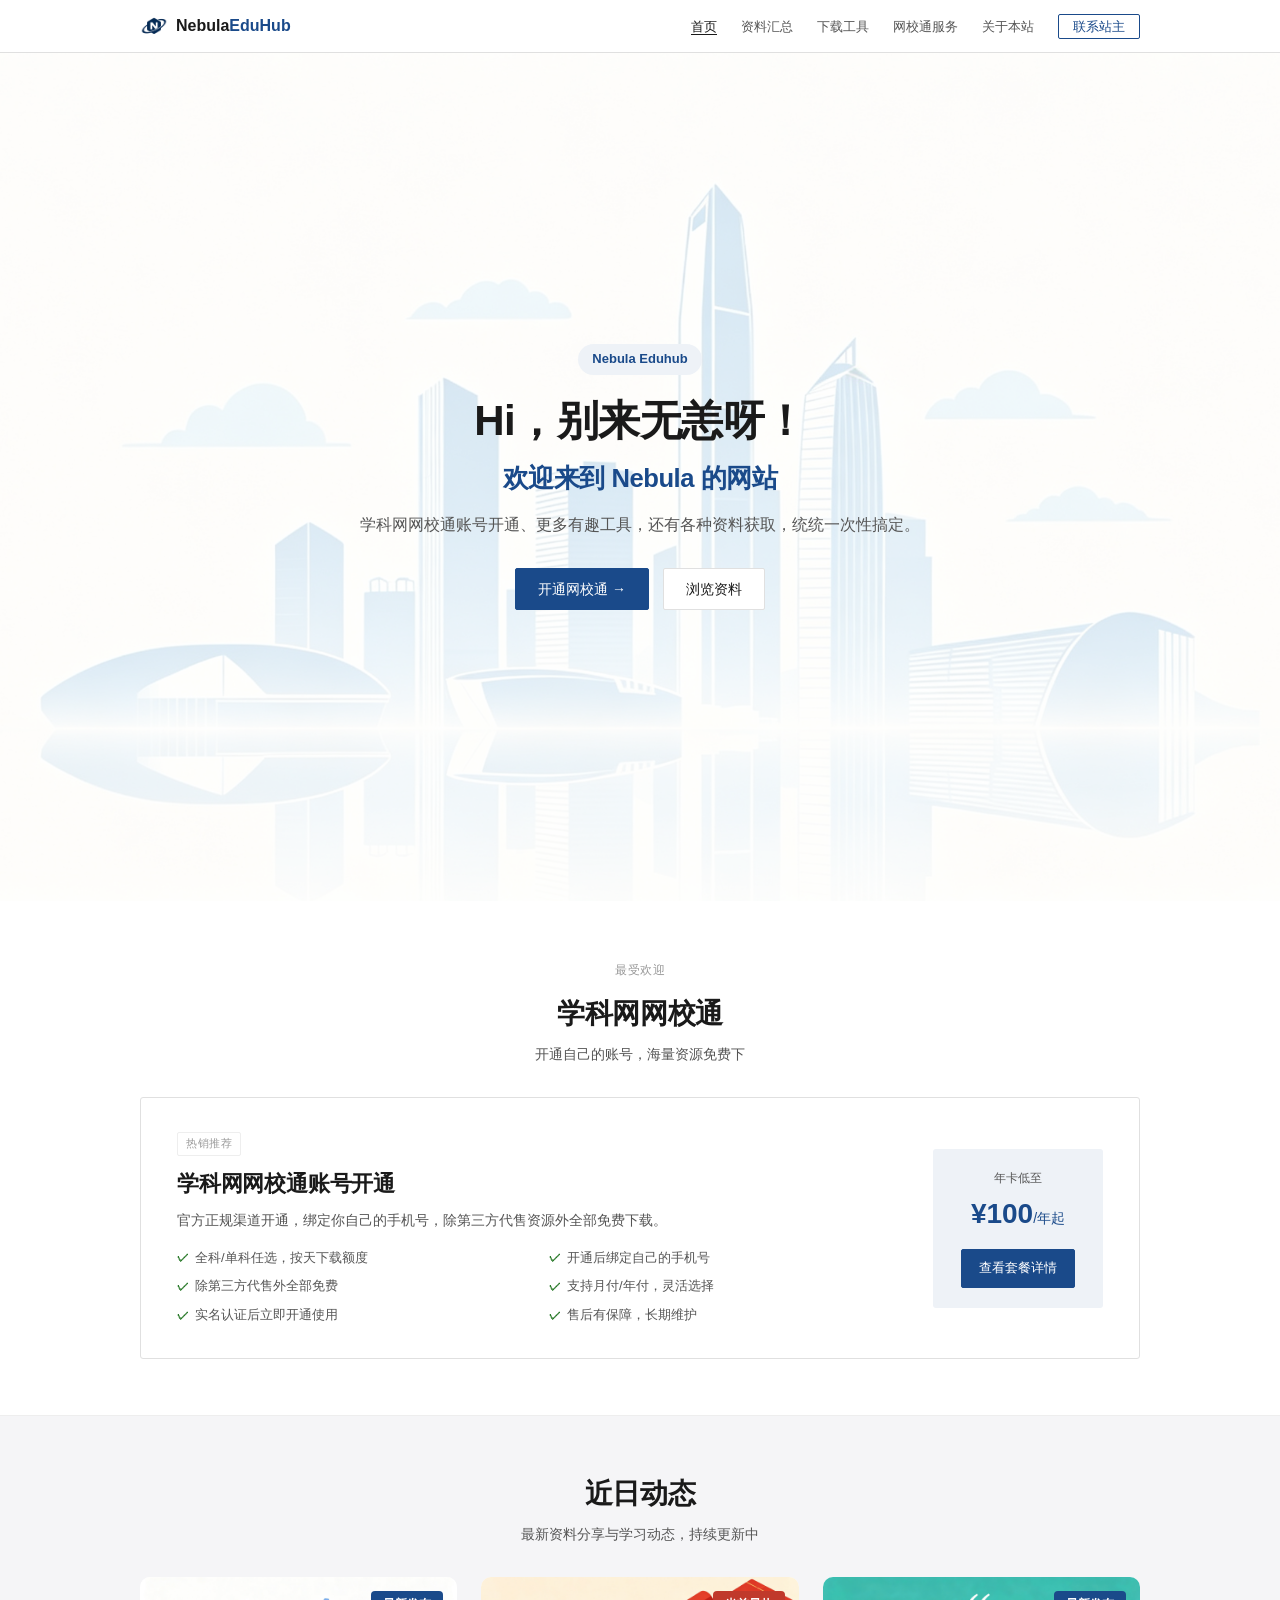
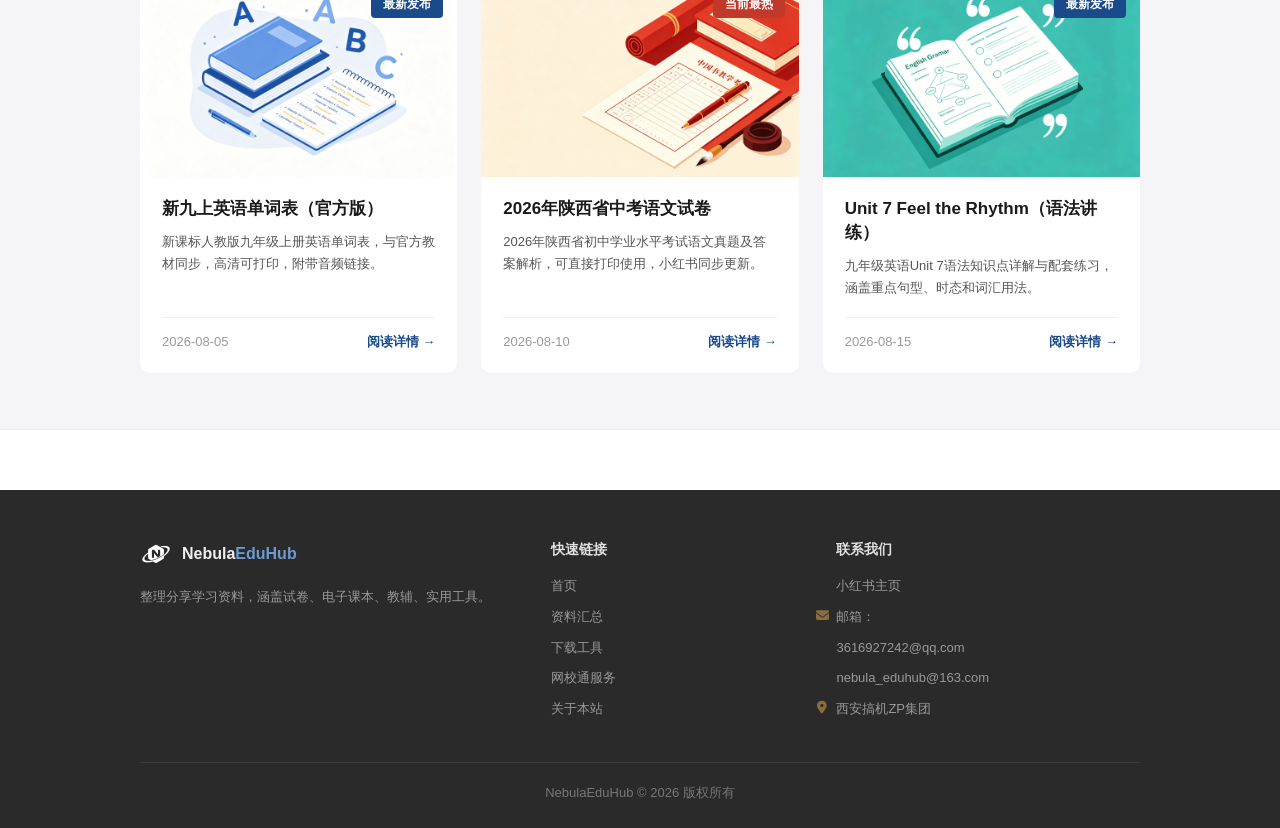
==== commit 7feb5a50: "更新 index.html" ====
--- a/index.html
+++ b/index.html
@@ -9,12 +9,12 @@
     <link rel="icon" href="favicon.ico?v=5" type="image/x-icon">
     <link rel="shortcut icon" href="favicon.ico?v=5" type="image/x-icon">
     <link rel="apple-touch-icon" href="apple-touch-icon-light.png?v=3">
-<script src="js/favicon.js"></script>    <link rel="stylesheet" href="css/style.css">
+    <script src="js/favicon.js"></script>
+    <link rel="stylesheet" href="css/style.css">
     <link href="https://cdnjs.cloudflare.com/ajax/libs/font-awesome/6.7.2/css/all.min.css" rel="stylesheet">
 </head>
 <body>
 
-<!-- 导航栏 -->
 <nav class="navbar">
     <div class="container nav-inner">
         <a href="index.html" class="logo">
@@ -33,7 +33,7 @@
     </div>
 </nav>
 
-<!-- Hero -->
+<!-- 首屏 -->
 <section class="hero">
     <div class="container">
         <div class="hero-badge">Nebula Eduhub</div>
@@ -95,7 +95,7 @@
                     <h3 class="news-title">新九上英语单词表（官方版）</h3>
                     <p class="news-desc">新课标人教版九年级上册英语单词表，与官方教材同步，高清可打印，附带音频链接。</p>
                     <div class="news-footer">
-                        <span class="news-date">2025-08-20</span>
+                        <span class="news-date">2026-08-05</span>
                         <a href="https://xhslink.cn/o/7Ih5PeClTI3" target="_blank" class="news-link">阅读详情 →</a>
                     </div>
                 </div>
@@ -109,7 +109,7 @@
                     <h3 class="news-title">2026年陕西省中考语文试卷</h3>
                     <p class="news-desc">2026年陕西省初中学业水平考试语文真题及答案解析，可直接打印使用，小红书同步更新。</p>
                     <div class="news-footer">
-                        <span class="news-date">2025-08-15</span>
+                        <span class="news-date">2026-08-10</span>
                         <a href="https://xhslink.cn/o/8dY59N7XtBM" target="_blank" class="news-link">阅读详情 →</a>
                     </div>
                 </div>
@@ -123,7 +123,7 @@
                     <h3 class="news-title">Unit 7 Feel the Rhythm（语法讲练）</h3>
                     <p class="news-desc">九年级英语Unit 7语法知识点详解与配套练习，涵盖重点句型、时态和词汇用法。</p>
                     <div class="news-footer">
-                        <span class="news-date">2025-08-10</span>
+                        <span class="news-date">2026-08-15</span>
                         <a href="https://xhslink.cn/o/9tjg9Np1Hzs" target="_blank" class="news-link">阅读详情 →</a>
                     </div>
                 </div>
@@ -131,7 +131,6 @@
         </div>
     </div>
 </section>
-<!-- 页脚 -->
 <footer class="footer-new">
     <div class="container">
         <div class="footer-grid">
--- a/css/style.css
+++ b/css/style.css
@@ -1,4 +1,4 @@
-/* ===== Nebula EduHub 统一样式（资深老程序员重构版） ===== */
+/* Nebula EduHub style */
 * { margin: 0; padding: 0; box-sizing: border-box; }
 
 :root {
@@ -44,7 +44,7 @@
 a { color: var(--primary); text-decoration: none; }
 a:hover { text-decoration: underline; }
 
-/* ===== 导航栏 ===== */
+/* 导航栏 */
 .navbar {
   background: #fff;
   border-bottom: 1px solid var(--border);
@@ -118,7 +118,7 @@
   padding: 4px 8px;
 }
 
-/* ===== 页面标题区 ===== */
+/* 页面标题区 */
 .page-hero {
   padding: 48px 0 28px;
   text-align: center;
@@ -147,7 +147,7 @@
   margin: 0 auto;
 }
 
-/* ===== Hero（首页用，保持原样） ===== */
+/* 首屏 */
 .hero {
   position: relative;
   min-height: calc(100vh - var(--nav-height));
@@ -210,7 +210,7 @@
   flex-wrap: wrap;
 }
 
-/* ===== 按钮 ===== */
+/* 按钮 */
 .btn {
   display: inline-flex;
   align-items: center;
@@ -252,7 +252,7 @@
 .btn-accent:hover { background: var(--accent-dark); border-color: var(--accent-dark); }
 .btn-sm { padding: 7px 16px; font-size: 13px; }
 
-/* ===== 数据统计 ===== */
+/* 数据统计 */
 .stats {
   display: grid;
   grid-template-columns: repeat(3, 1fr);
@@ -277,7 +277,7 @@
 .stat-number sup { font-size: 14px; vertical-align: super; }
 .stat-label { font-size: 13px; color: var(--text-secondary); }
 
-/* ===== 区块通用 ===== */
+/* 区块通用 */
 .section { padding: 56px 0; }
 .section-tight { padding-top: 12px; }
 .section-alt {
@@ -303,7 +303,7 @@
 }
 .section-desc { font-size: 14px; color: var(--text-secondary); }
 
-/* ===== 主推产品卡 ===== */
+/* 主推产品卡 */
 .featured-card {
   background: var(--card);
   border: 1px solid var(--border);
@@ -373,7 +373,7 @@
   padding: 8px 16px;
 }
 
-/* ===== 筛选标签 ===== */
+/* 筛选标签 */
 .filter-tabs {
   display: flex;
   gap: 8px;
@@ -428,7 +428,7 @@
 }
 .filter-bar .btn { align-self: flex-end; }
 
-/* ===== 资料卡片网格 ===== */
+/* 资料卡片网格 */
 .resource-grid {
   display: grid;
   grid-template-columns: repeat(3, 1fr);
@@ -527,7 +527,7 @@
 .text-pink   { color: #db2777; }
 .text-red    { color: #dc2626; }
 
-/* ===== 价格表 ===== */
+/* 价格表 */
 .pricing-wrap {
   background: white;
   border: 1px solid var(--border);
@@ -601,7 +601,7 @@
 .package-card li::before { content: '✓'; color: var(--success); font-weight: 600; }
 .package-card .btn { width: 100%; justify-content: center; }
 
-/* ===== 工具卡片 ===== */
+/* 工具卡片 */
 .tool-grid {
   display: grid;
   grid-template-columns: repeat(3, 1fr);
@@ -661,7 +661,7 @@
 .tool-price { font-size: 16px; font-weight: 600; color: var(--accent-dark); }
 .tool-price small { font-size: 12px; font-weight: 500; color: var(--text-muted); }
 
-/* ===== 流程步骤 ===== */
+/* 流程步骤 */
 .steps {
   display: grid;
   grid-template-columns: repeat(4, 1fr);
@@ -690,7 +690,7 @@
 .step-card h4 { font-size: 15px; font-weight: 600; margin-bottom: 6px; }
 .step-card p { font-size: 12px; color: var(--text-secondary); line-height: 1.6; }
 
-/* ===== 联系卡片 ===== */
+/* 联系卡片 */
 .contact-grid {
   display: grid;
   grid-template-columns: repeat(3, 1fr);
@@ -817,7 +817,7 @@
   border-radius: var(--radius);
 }
 
-/* ===== 页脚 ===== */
+/* 页脚 */
 .footer-new {
   background: #2a2a2a;
   color: #999;
@@ -872,7 +872,7 @@
   text-align: center;
 }
 
-/* ===== 近日动态卡片 ===== */
+/* 近日动态卡片 */
 .news-grid {
   display: grid;
   grid-template-columns: repeat(3, 1fr);
@@ -966,7 +966,7 @@
 @media (max-width: 640px) {
   .news-grid { grid-template-columns: 1fr; }
 }
-/* ===== 资料卡片（资料汇总/首页通用）===== */
+/* 资料卡片 */
 .material-grid {
   display: grid;
   grid-template-columns: repeat(3, 1fr);
@@ -1084,7 +1084,7 @@
 @media (max-width: 640px) {
   .material-grid { grid-template-columns: 1fr; }
 }
-/* ===== 工具类 ===== */
+/* 工具类 */
 .text-center { text-align: center; }
 .mt-0 { margin-top: 0 !important; }
 .mt-20 { margin-top: 20px; }
@@ -1205,7 +1205,7 @@
   color: #be185d;
 }
 .grid-full { grid-column: 1 / -1; }
-/* ===== 响应式 ===== */
+/* 响应式 */
 @media (max-width: 900px) {
   .resource-grid, .tool-grid, .contact-grid, .package-grid {
     grid-template-columns: repeat(2, 1fr);
@@ -1254,7 +1254,7 @@
 }
 
 
-/* ===== 资料汇总页（search.html）专属样式 ===== */
+/* 资料汇总页 */
 .material-grid {
             display: grid;
             grid-template-columns: repeat(3, 1fr);
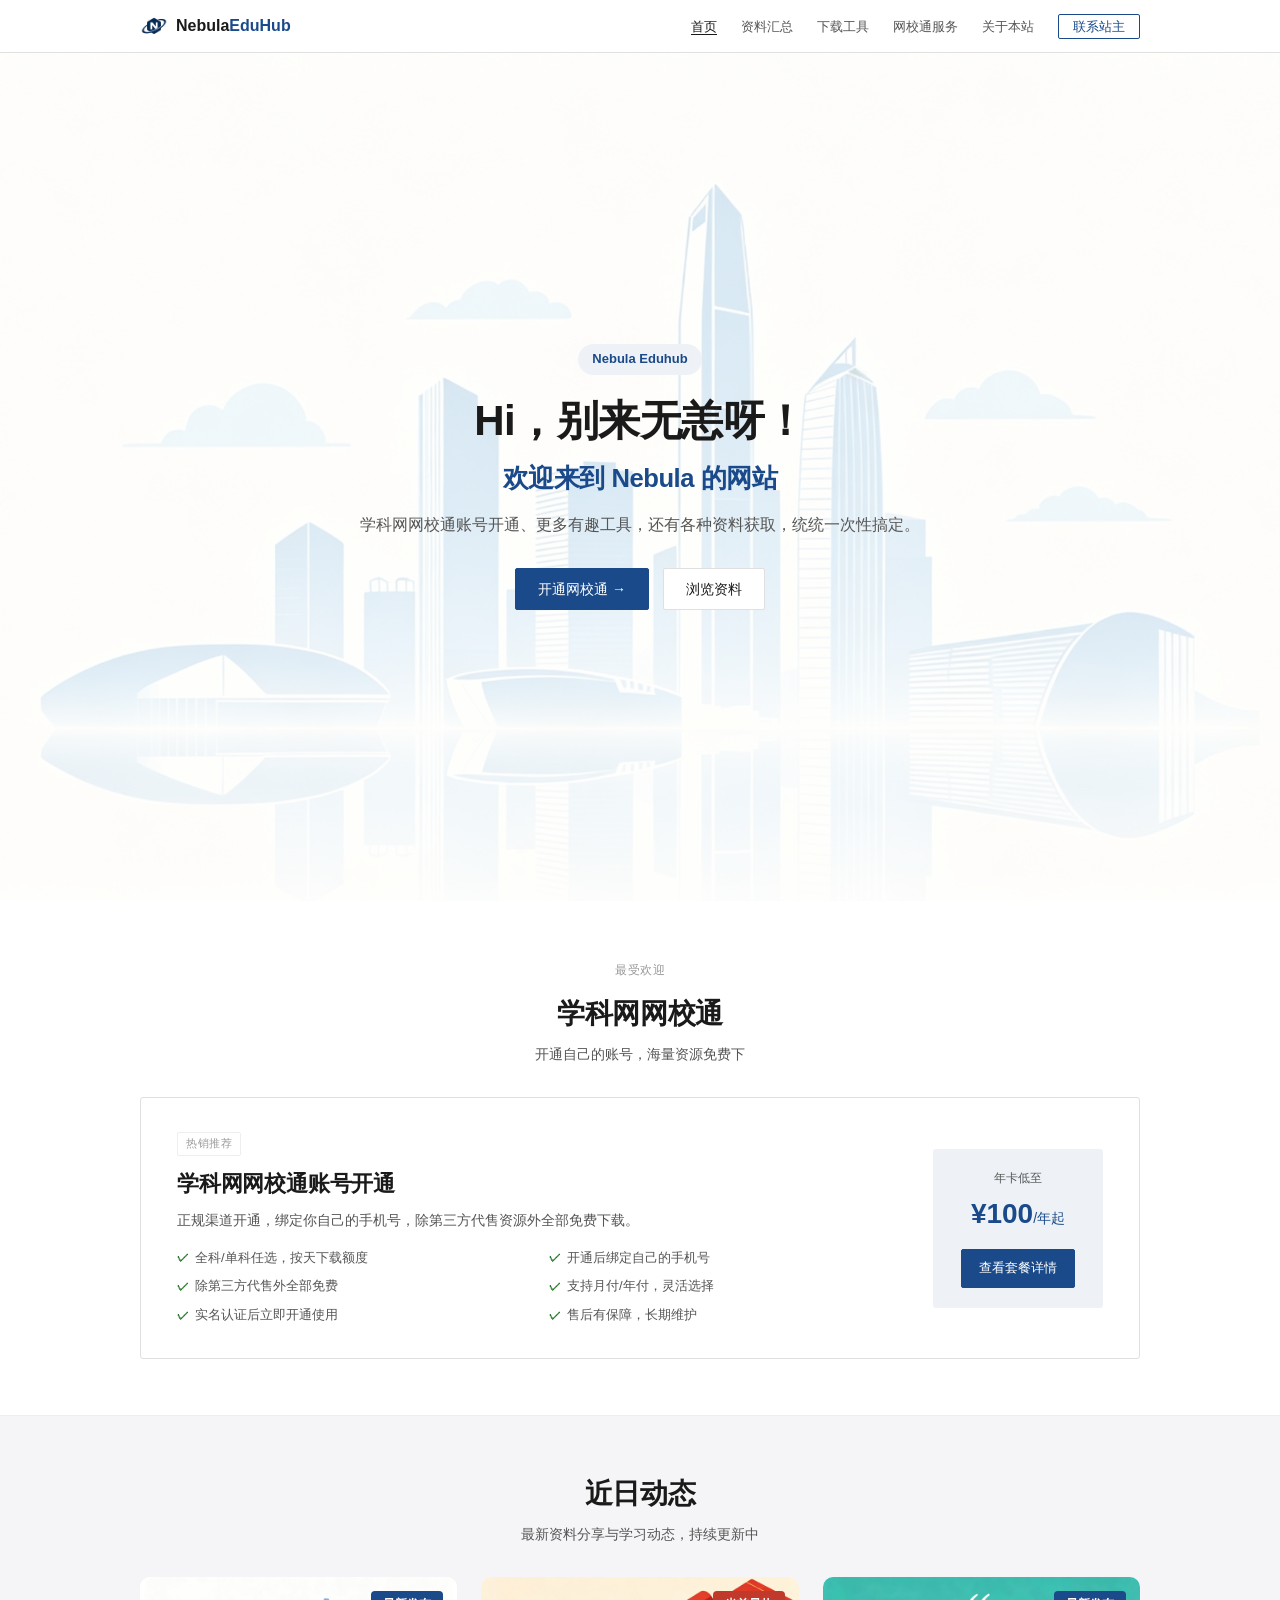
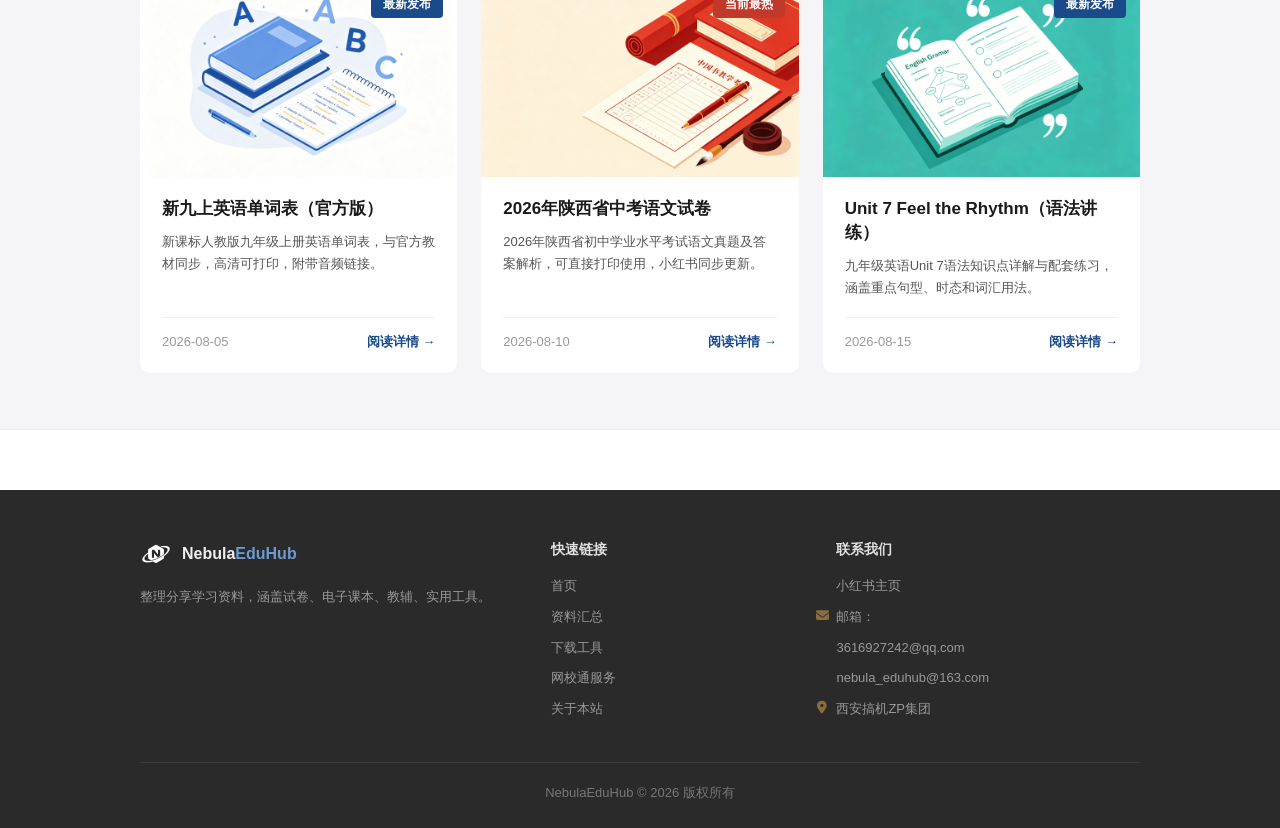
==== commit 5dd5190a: "更新 index.html" ====
--- a/index.html
+++ b/index.html
@@ -59,7 +59,7 @@
             <div>
                 <span class="featured-badge">热销推荐</span>
                 <h3>学科网网校通账号开通</h3>
-                <p>官方正规渠道开通，绑定你自己的手机号，除第三方代售资源外全部免费下载。</p>
+                <p>正规渠道开通，绑定你自己的手机号，除第三方代售资源外全部免费下载。</p>
                 <ul class="featured-list">
                     <li>全科/单科任选，按天下载额度</li>
                     <li>开通后绑定自己的手机号</li>
@@ -96,7 +96,7 @@
                     <p class="news-desc">新课标人教版九年级上册英语单词表，与官方教材同步，高清可打印，附带音频链接。</p>
                     <div class="news-footer">
                         <span class="news-date">2026-08-05</span>
-                        <a href="https://xhslink.cn/o/7Ih5PeClTI3" target="_blank" class="news-link">阅读详情 →</a>
+                        <a href="https://xhslink.cn/o/7Ih5PeClTI3" target="_blank" rel="noopener noreferrer" class="news-link">阅读详情 →</a>
                     </div>
                 </div>
             </div>
@@ -110,7 +110,7 @@
                     <p class="news-desc">2026年陕西省初中学业水平考试语文真题及答案解析，可直接打印使用，小红书同步更新。</p>
                     <div class="news-footer">
                         <span class="news-date">2026-08-10</span>
-                        <a href="https://xhslink.cn/o/8dY59N7XtBM" target="_blank" class="news-link">阅读详情 →</a>
+                        <a href="https://xhslink.cn/o/8dY59N7XtBM" target="_blank" rel="noopener noreferrer" class="news-link">阅读详情 →</a>
                     </div>
                 </div>
             </div>
@@ -124,7 +124,7 @@
                     <p class="news-desc">九年级英语Unit 7语法知识点详解与配套练习，涵盖重点句型、时态和词汇用法。</p>
                     <div class="news-footer">
                         <span class="news-date">2026-08-15</span>
-                        <a href="https://xhslink.cn/o/9tjg9Np1Hzs" target="_blank" class="news-link">阅读详情 →</a>
+                        <a href="https://xhslink.cn/o/9tjg9Np1Hzs" target="_blank" rel="noopener noreferrer" class="news-link">阅读详情 →</a>
                     </div>
                 </div>
             </div>
@@ -154,7 +154,7 @@
             <div class="footer-col">
                 <h4 class="footer-title">联系我们</h4>
                 <ul class="footer-list">
-                    <li><a href="https://xhslink.cn/m/9GySSeTyLFQ" target="_blank">小红书主页</a></li>
+                    <li><a href="https://xhslink.cn/m/9GySSeTyLFQ" target="_blank" rel="noopener noreferrer">小红书主页</a></li>
                     <li><i class="fa-solid fa-envelope footer-icon"></i>邮箱：</li>
                     <li><a href="mailto:3616927242@qq.com">3616927242@qq.com</a></li>
                     <li>nebula_eduhub@163.com</li>
--- a/css/style.css
+++ b/css/style.css
@@ -21,6 +21,10 @@
   --danger: #c0392b;
   --radius: 3px;
   --radius-xs: 2px;
+  --radius-sm: 4px;
+  --radius-md: 6px;
+  --radius-lg: 10px;
+  --radius-pill: 20px;
   --container-max: 1040px;
   --nav-height: 52px;
 }
@@ -176,7 +180,7 @@
   background: var(--primary-light);
   color: var(--primary);
   padding: 5px 14px;
-  border-radius: 20px;
+  border-radius: var(--radius-pill);
   font-size: 13px;
   font-weight: 600;
   margin-bottom: 20px;
@@ -880,7 +884,7 @@
 }
 .news-card {
   background: #fff;
-  border-radius: 10px;
+  border-radius: var(--radius-lg);
   overflow: hidden;
   transition: all .25s ease;
   display: flex;
@@ -910,7 +914,7 @@
   top: 14px;
   right: 14px;
   padding: 4px 12px;
-  border-radius: 4px;
+  border-radius: var(--radius-sm);
   font-size: 12px;
   font-weight: 600;
   color: white;
@@ -975,7 +979,7 @@
 .material-card {
   background: #fff;
   border: 1px solid #e0e7ef;
-  border-radius: 6px;
+  border-radius: var(--radius-md);
   overflow: hidden;
   display: flex;
   flex-direction: column;
@@ -1043,7 +1047,7 @@
 .material-btn {
   flex: 1;
   padding: 7px 0;
-  border-radius: 4px;
+  border-radius: var(--radius-sm);
   font-size: 12px;
   font-weight: 500;
   text-decoration: none;
@@ -1231,7 +1235,7 @@
   }
   .nav-links.mobile-open .nav-cta { display: inline-block; margin-top: 4px; }
   .hero h1 { font-size: 30px; }
-  .hero { padding: 40px 0 30px; }
+  .hero { padding: 40px 0 30px; min-height: auto; }
   .page-hero h1 { font-size: 26px; }
   .stats { grid-template-columns: 1fr; gap: 12px; }
   .resource-grid, .tool-grid, .contact-grid, .steps, .package-grid {
@@ -1263,7 +1267,7 @@
         .material-card {
             background: #fff;
             border: 1px solid #e0e7ef;
-            border-radius: 6px;
+            border-radius: var(--radius-md);
             overflow: hidden;
             display: flex;
             flex-direction: column;
@@ -1331,7 +1335,7 @@
         .material-btn {
             flex: 1;
             padding: 7px 0;
-            border-radius: 4px;
+            border-radius: var(--radius-sm);
             font-size: 12px;
             font-weight: 500;
             text-decoration: none;
